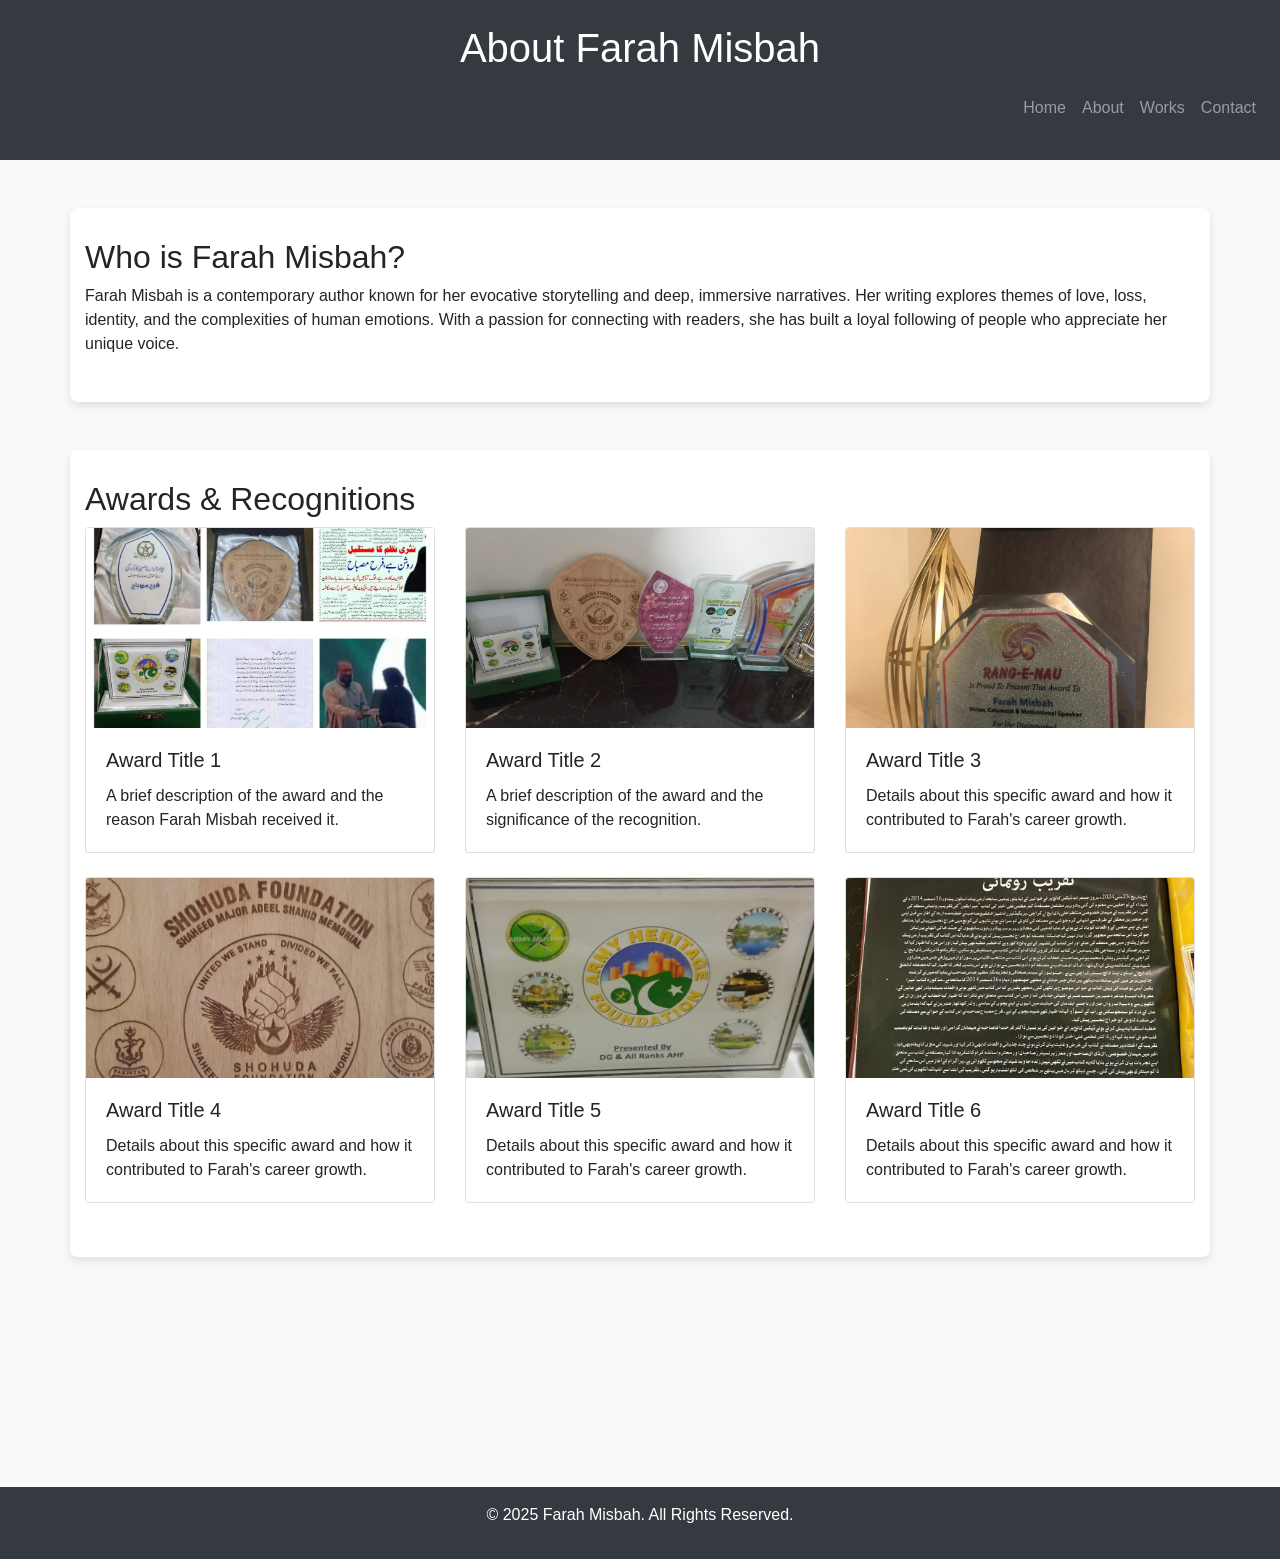
==== about.html @ 755917df "first commit" ====
<!DOCTYPE html>
<html lang="en">
<head>
    <meta charset="UTF-8">
    <meta name="viewport" content="width=device-width, initial-scale=1.0">
    <title>About Farah Misbah</title>
    <link href="https://stackpath.bootstrapcdn.com/bootstrap/4.5.2/css/bootstrap.min.css" rel="stylesheet">
    <link rel="stylesheet" href="style.css">
</head>
<body>
    <header class="bg-dark text-white text-center py-4">
        <h1>About Farah Misbah</h1>
        <nav class="navbar navbar-expand-lg navbar-dark bg-dark">
            <ul class="navbar-nav ml-auto">
                <li class="nav-item"><a class="nav-link" href="index.html">Home</a></li>
                <li class="nav-item"><a class="nav-link" href="about.html">About</a></li>
                <li class="nav-item"><a class="nav-link" href="works.html">Works</a></li>
                <li class="nav-item"><a class="nav-link" href="contact.html">Contact</a></li>
            </ul>
        </nav>
    </header>

    <section class="container my-5">
        <h2>Who is Farah Misbah?</h2>
        <p>Farah Misbah is a contemporary author known for her evocative storytelling and deep, immersive narratives. Her writing explores themes of love, loss, identity, and the complexities of human emotions. With a passion for connecting with readers, she has built a loyal following of people who appreciate her unique voice.</p>
    </section>

    <section class="container my-5">
        <h2>Awards & Recognitions</h2>
        <div class="row">
            <div class="col-md-4 mb-4">
                <div class="card">
                    <img src="img.png1.jpeg" class="card-img-top" alt="Award Image 1">
                    <div class="card-body">
                        <h5 class="card-title">Award Title 1</h5>
                        <p class="card-text">A brief description of the award and the reason Farah Misbah received it.</p>
                    </div>
                </div>
            </div>
            <div class="col-md-4 mb-4">
                <div class="card">
                    <img src="img.png2.jpeg" class="card-img-top" alt="Award Image 2">
                    <div class="card-body">
                        <h5 class="card-title">Award Title 2</h5>
                        <p class="card-text">A brief description of the award and the significance of the recognition.</p>
                    </div>
                </div>
            </div>
            <div class="col-md-4 mb-4">
                <div class="card">
                    <img src="img.png3.jpeg" class="card-img-top" alt="Award Image 3">
                    <div class="card-body">
                        <h5 class="card-title">Award Title 3</h5>
                        <p class="card-text">Details about this specific award and how it contributed to Farah's career growth.</p>
                    </div>
                </div>
            </div>

            <div class="col-md-4 mb-4">
                <div class="card">
                    <img src="img.png4.jpeg" class="card-img-top" alt="Award Image 4">
                    <div class="card-body">
                        <h5 class="card-title">Award Title 4</h5>
                        <p class="card-text">Details about this specific award and how it contributed to Farah's career growth.</p>
                    </div>
                </div>
            </div>

            <div class="col-md-4 mb-4">
                <div class="card">
                    <img src="img.png5.jpeg" class="card-img-top" alt="Award Image 5">
                    <div class="card-body">
                        <h5 class="card-title">Award Title 5</h5>
                        <p class="card-text">Details about this specific award and how it contributed to Farah's career growth.</p>
                    </div>
                </div>
            </div>

            <div class="col-md-4 mb-4">
                <div class="card">
                    <img src="img.png6.jpeg" class="card-img-top" alt="Award Image 6">
                    <div class="card-body">
                        <h5 class="card-title">Award Title 6</h5>
                        <p class="card-text">Details about this specific award and how it contributed to Farah's career growth.</p>
                    </div>
                </div>
            </div>
        </div>
    </section>

    <footer class="bg-dark text-white text-center py-3">
        <p>&copy; 2025 Farah Misbah. All Rights Reserved.</p>
    </footer>

    <script src="https://code.jquery.com/jquery-3.5.1.slim.min.js"></script>
    <script src="https://cdn.jsdelivr.net/npm/@popperjs/core@2.9.3/dist/umd/popper.min.js"></script>
    <script src="https://stackpath.bootstrapcdn.com/bootstrap/4.5.2/js/bootstrap.min.js"></script>
</body>
</html>
---- style.css ----
body {
    font-family: Arial, sans-serif;
    background-color: #f8f9fa;
    background-image: url('https://www.w3schools.com/w3images/forest.jpg');
    background-repeat: no-repeat;
    background-size: cover;
}

section {
    background-color: white;
    padding: 30px;
    border-radius: 8px;
    box-shadow: 0 4px 8px rgba(0, 0, 0, 0.1);
}

footer {
    background-color: #343a40;
    color: white;
    margin-top: 230px;
    padding: 10px 0;
}

.card {
    height: 100%;
    display: flex;
    flex-direction: column;
}

.card-body {
    flex-grow: 1;
}

.card-img-top {
    height: 200px;
    object-fit: cover;
    width: 100%;
}

.card-video iframe {
    width: 100%;
    height: 200px;
}

.card {
    height: 100%;
    display: flex;
    flex-direction: column;
}

.card-body {
    flex-grow: 1;
}

.card-img-top {
    height: 200px;
    object-fit: cover;
    width: 100%;
}
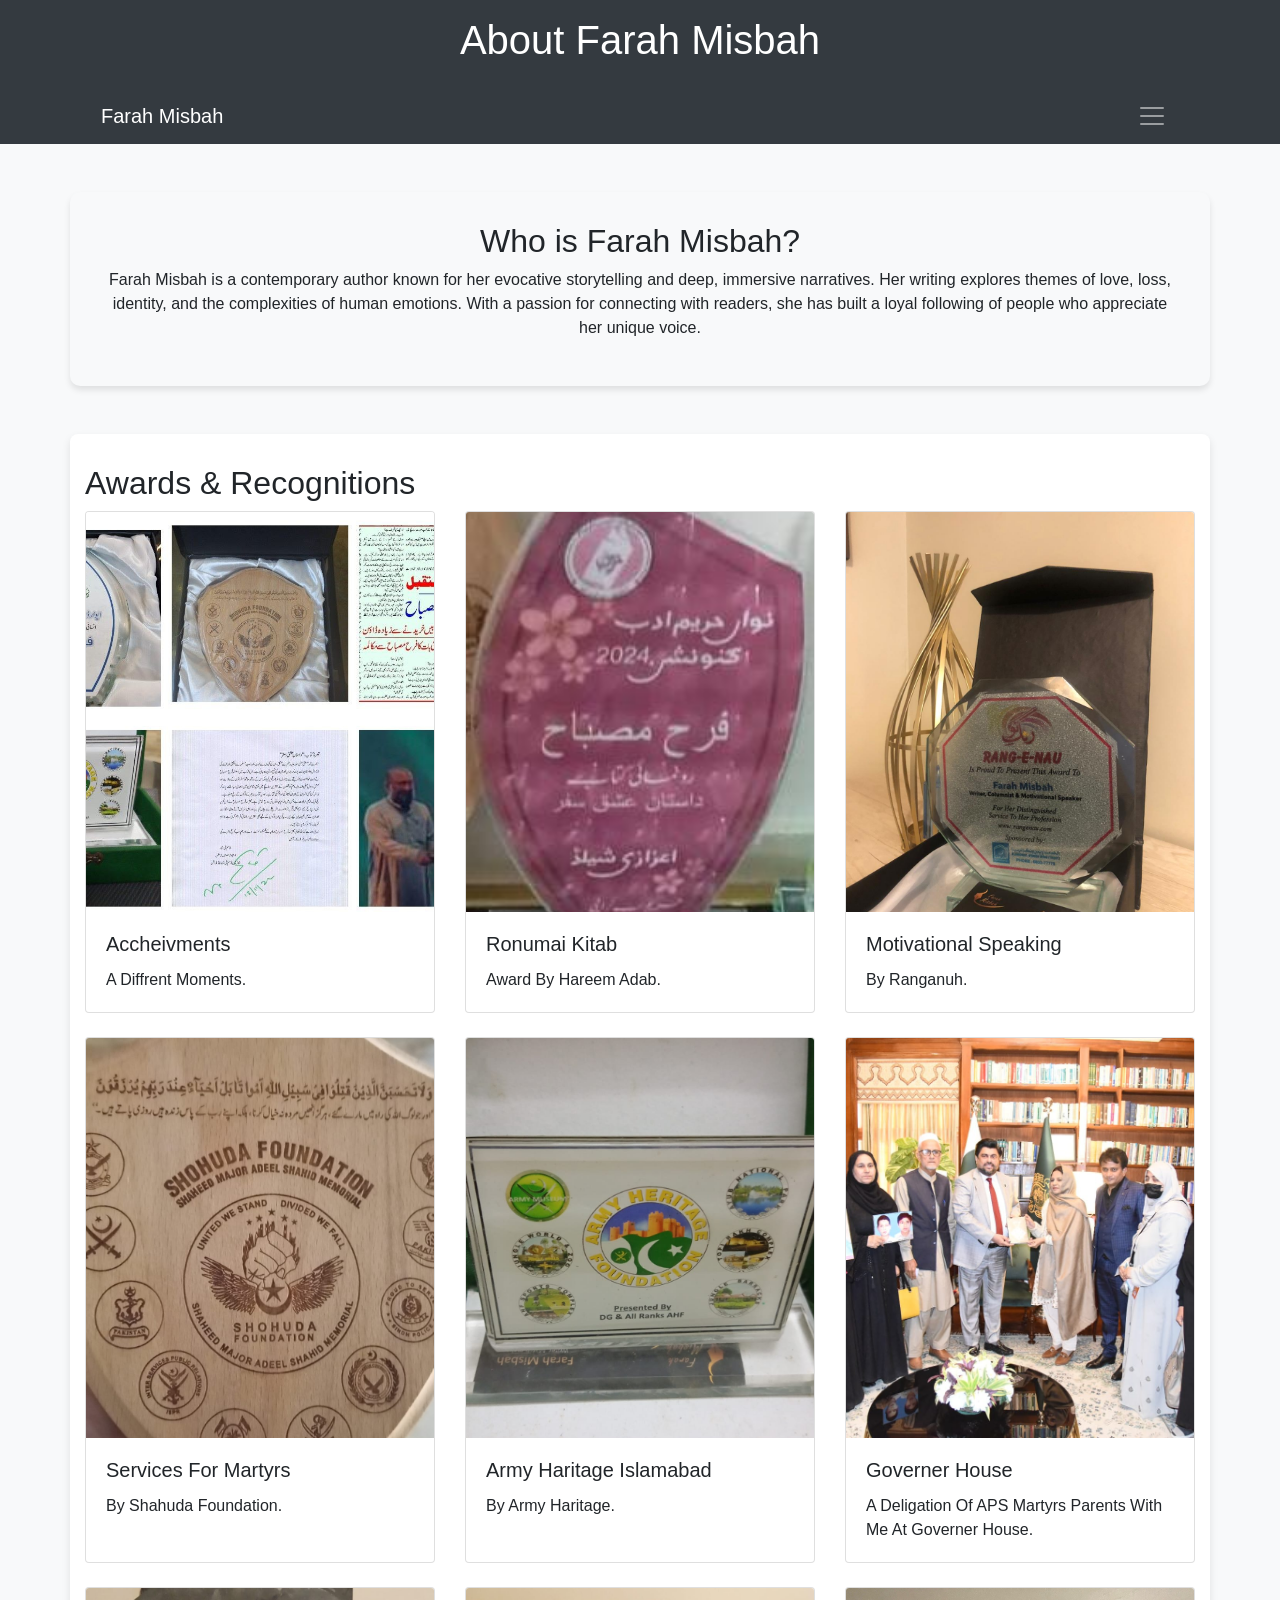
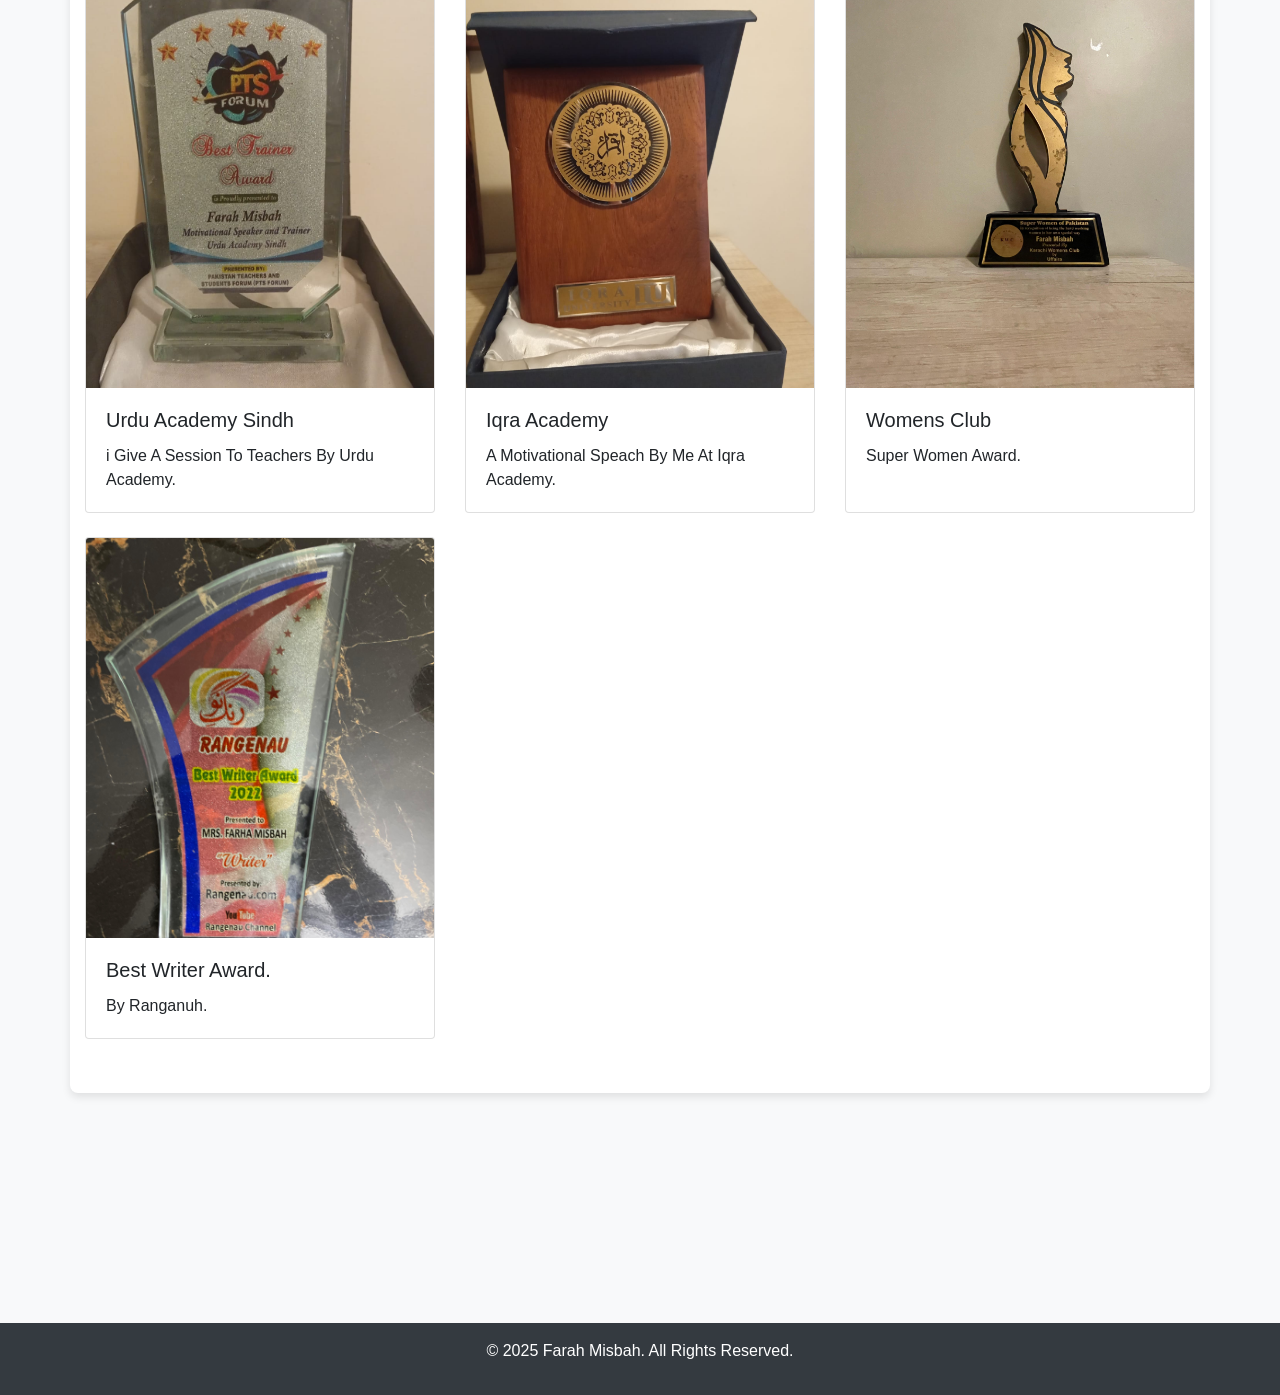
==== commit 8f10b70f: "first commit" ====
--- a/about.html
+++ b/about.html
@@ -8,19 +8,27 @@
     <link rel="stylesheet" href="style.css">
 </head>
 <body>
-    <header class="bg-dark text-white text-center py-4">
-        <h1>About Farah Misbah</h1>
-        <nav class="navbar navbar-expand-lg navbar-dark bg-dark">
-            <ul class="navbar-nav ml-auto">
-                <li class="nav-item"><a class="nav-link" href="index.html">Home</a></li>
-                <li class="nav-item"><a class="nav-link" href="about.html">About</a></li>
-                <li class="nav-item"><a class="nav-link" href="works.html">Works</a></li>
-                <li class="nav-item"><a class="nav-link" href="contact.html">Contact</a></li>
-            </ul>
-        </nav>
+    <header class="bg-dark text-white">
+        <div class="container">
+            <h1 class="text-center py-3">About Farah Misbah</h1>
+            <nav class="navbar navbar-dark bg-dark">
+                <a class="navbar-brand" href="#">Farah Misbah</a>
+                <button class="navbar-toggler" type="button" onclick="openNav()">
+                    <span class="navbar-toggler-icon"></span>
+                </button>
+            </nav>
+        </div>
     </header>
 
-    <section class="container my-5">
+    <div id="mySideNavbar" class="side-navbar">
+        <a href="javascript:void(0)" class="closebtn" onclick="closeNav()">&times;</a>
+        <a href="index.html">Home</a>
+        <a href="about.html">About</a>
+        <a href="works.html">Works</a>
+        <a href="contact.html">Contact</a>
+    </div>
+
+    <section class="interactive-section container text-center my-5">
         <h2>Who is Farah Misbah?</h2>
         <p>Farah Misbah is a contemporary author known for her evocative storytelling and deep, immersive narratives. Her writing explores themes of love, loss, identity, and the complexities of human emotions. With a passion for connecting with readers, she has built a loyal following of people who appreciate her unique voice.</p>
     </section>
@@ -32,8 +40,8 @@
                 <div class="card">
                     <img src="img.png1.jpeg" class="card-img-top" alt="Award Image 1">
                     <div class="card-body">
-                        <h5 class="card-title">Award Title 1</h5>
-                        <p class="card-text">A brief description of the award and the reason Farah Misbah received it.</p>
+                        <h5 class="card-title">Accheivments</h5>
+                        <p class="card-text">A Diffrent Moments.</p>
                     </div>
                 </div>
             </div>
@@ -41,8 +49,8 @@
                 <div class="card">
                     <img src="img.png2.jpeg" class="card-img-top" alt="Award Image 2">
                     <div class="card-body">
-                        <h5 class="card-title">Award Title 2</h5>
-                        <p class="card-text">A brief description of the award and the significance of the recognition.</p>
+                        <h5 class="card-title">Ronumai Kitab</h5>
+                        <p class="card-text">Award By Hareem Adab.</p>
                     </div>
                 </div>
             </div>
@@ -50,8 +58,8 @@
                 <div class="card">
                     <img src="img.png3.jpeg" class="card-img-top" alt="Award Image 3">
                     <div class="card-body">
-                        <h5 class="card-title">Award Title 3</h5>
-                        <p class="card-text">Details about this specific award and how it contributed to Farah's career growth.</p>
+                        <h5 class="card-title">Motivational Speaking</h5>
+                        <p class="card-text">By Ranganuh.</p>
                     </div>
                 </div>
             </div>
@@ -60,8 +68,8 @@
                 <div class="card">
                     <img src="img.png4.jpeg" class="card-img-top" alt="Award Image 4">
                     <div class="card-body">
-                        <h5 class="card-title">Award Title 4</h5>
-                        <p class="card-text">Details about this specific award and how it contributed to Farah's career growth.</p>
+                        <h5 class="card-title">Services For Martyrs</h5>
+                        <p class="card-text">By Shahuda Foundation.</p>
                     </div>
                 </div>
             </div>
@@ -70,8 +78,8 @@
                 <div class="card">
                     <img src="img.png5.jpeg" class="card-img-top" alt="Award Image 5">
                     <div class="card-body">
-                        <h5 class="card-title">Award Title 5</h5>
-                        <p class="card-text">Details about this specific award and how it contributed to Farah's career growth.</p>
+                        <h5 class="card-title">Army Haritage Islamabad</h5>
+                        <p class="card-text">By Army Haritage.</p>
                     </div>
                 </div>
             </div>
@@ -80,8 +88,48 @@
                 <div class="card">
                     <img src="img.png6.jpeg" class="card-img-top" alt="Award Image 6">
                     <div class="card-body">
-                        <h5 class="card-title">Award Title 6</h5>
-                        <p class="card-text">Details about this specific award and how it contributed to Farah's career growth.</p>
+                        <h5 class="card-title">Governer House</h5>
+                        <p class="card-text">A Deligation Of APS Martyrs Parents With Me At Governer House.</p>
+                    </div>
+                </div>
+            </div>
+
+            <div class="col-md-4 mb-4">
+                <div class="card">
+                    <img src="img.png7.jpeg" class="card-img-top" alt="Award Image 6">
+                    <div class="card-body">
+                        <h5 class="card-title">Urdu Academy Sindh</h5>
+                        <p class="card-text">i Give A Session To Teachers By Urdu Academy.</p>
+                    </div>
+                </div>
+            </div>
+
+            <div class="col-md-4 mb-4">
+                <div class="card">
+                    <img src="img.png8.jpeg" class="card-img-top" alt="Award Image 6">
+                    <div class="card-body">
+                        <h5 class="card-title">Iqra Academy</h5>
+                        <p class="card-text">A Motivational Speach By Me At Iqra Academy.</p>
+                    </div>
+                </div>
+            </div>
+
+            <div class="col-md-4 mb-4">
+                <div class="card">
+                    <img src="img.png10.jpeg" class="card-img-top" alt="Award Image 6">
+                    <div class="card-body">
+                        <h5 class="card-title">Womens Club</h5>
+                        <p class="card-text">Super Women Award.</p>
+                    </div>
+                </div>
+            </div>
+
+            <div class="col-md-4 mb-4">
+                <div class="card">
+                    <img src="img.png11.jpeg" class="card-img-top" alt="Award Image 6">
+                    <div class="card-body">
+                        <h5 class="card-title">Best Writer Award.</h5>
+                        <p class="card-text">By Ranganuh.</p>
                     </div>
                 </div>
             </div>
@@ -92,6 +140,7 @@
         <p>&copy; 2025 Farah Misbah. All Rights Reserved.</p>
     </footer>
 
+    <script src="script.js"></script>
     <script src="https://code.jquery.com/jquery-3.5.1.slim.min.js"></script>
     <script src="https://cdn.jsdelivr.net/npm/@popperjs/core@2.9.3/dist/umd/popper.min.js"></script>
     <script src="https://stackpath.bootstrapcdn.com/bootstrap/4.5.2/js/bootstrap.min.js"></script>
--- a/style.css
+++ b/style.css
@@ -55,4 +55,134 @@
     height: 200px;
     object-fit: cover;
     width: 100%;
+}
+
+.card-img-top {
+    height: 400px; 
+    object-fit: cover; 
+}
+
+
+.card:hover {
+    transform: scale(1.05);
+    box-shadow: 0 8px 16px rgba(0, 0, 0, 0.3); 
+}
+
+.card-img-top {
+    transition: transform 0.3s ease; 
+}
+
+.card:hover .card-img-top {
+    transform: scale(1.1); 
+}
+
+.card {
+    transition: transform 0.3s ease, box-shadow 0.3s ease;
+    transform: scale(1);
+}
+
+.card:hover {
+    transform: scale(1.05);
+    box-shadow: 0 10px 20px rgba(0, 0, 0, 0.3);
+}
+
+.card {
+    opacity: 0;
+    animation: fadeInUp 1s forwards;
+}
+
+@keyframes fadeInUp {
+    from {
+        opacity: 0;
+        transform: translateY(20px);
+    }
+    to {
+        opacity: 1;
+        transform: translateY(0);
+    }
+}
+
+.card:nth-child(1) { animation-delay: 0.1s; }
+.card:nth-child(2) { animation-delay: 0.2s; }
+.card:nth-child(3) { animation-delay: 0.3s; }
+.card:nth-child(4) { animation-delay: 0.4s; }
+.card:nth-child(5) { animation-delay: 0.5s; }
+.card:nth-child(6) { animation-delay: 0.6s; }
+.card:nth-child(7) { animation-delay: 0.7s; }
+.card:nth-child(8) { animation-delay: 0.8s; }
+.card:nth-child(9) { animation-delay: 0.9s; }
+.card:nth-child(10) { animation-delay: 1s; }
+
+.card {
+    transition: transform 0.3s ease, background-color 0.3s ease;
+}
+
+.card:hover {
+    transform: scale(1.05); 
+    background-color: #007bff; 
+    color: white; 
+    box-shadow: 0 8px 16px rgba(0, 0, 0, 0.3); 
+}
+
+.card:hover .card-title,
+.card:hover .card-text {
+    color: white; 
+}
+
+.card-img-top {
+    object-fit: cover;
+}
+
+.side-navbar {
+    height: 100%;
+    width: 0;
+    position: fixed;
+    top: 0;
+    left: 0;
+    background-color: #343a40;
+    overflow-x: hidden;
+    transition: 0.3s;
+    padding-top: 60px;
+    z-index: 1000;
+}
+.side-navbar a {
+    padding: 10px 15px;
+    text-decoration: none;
+    font-size: 18px;
+    color: #f8f9fa;
+    display: block;
+    transition: 0.2s;
+}
+.side-navbar a:hover {
+    background-color: #495057;
+}
+.side-navbar .closebtn {
+    position: absolute;
+    top: 10px;
+    right: 25px;
+    font-size: 30px;
+    color: #f8f9fa;
+}
+.navbar-toggler {
+    border: none;
+    background-color: transparent;
+}
+
+.interactive-section {
+    transition: transform 0.3s ease, background-color 0.3s ease;
+    background-color: #f8f9fa;
+    padding: 30px;
+    border-radius: 10px;
+    box-shadow: 0 4px 6px rgba(0, 0, 0, 0.1); 
+}
+
+.interactive-section:hover {
+    transform: scale(1.05); 
+    background-color: #007bff; 
+    color: #fff; 
+}
+
+.interactive-section h2,
+.interactive-section p {
+    transition: color 0.3s ease;
 }
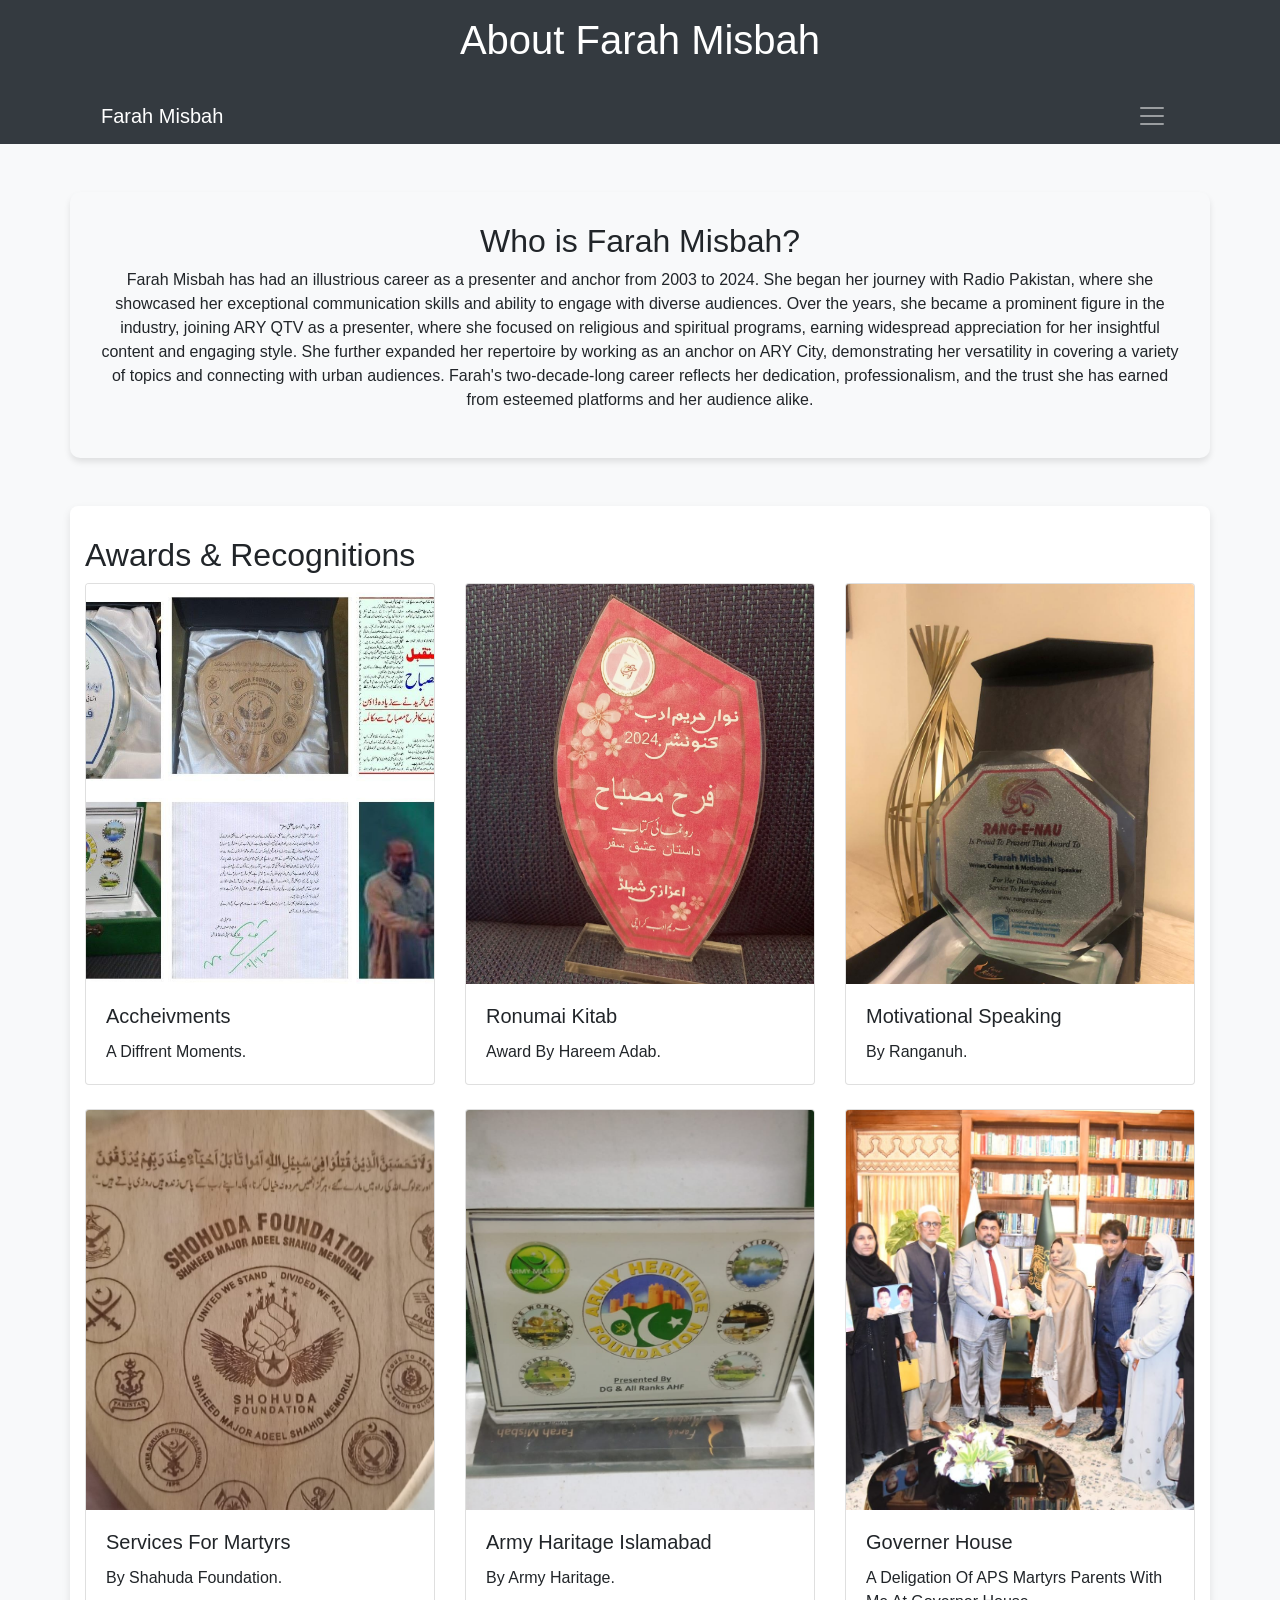
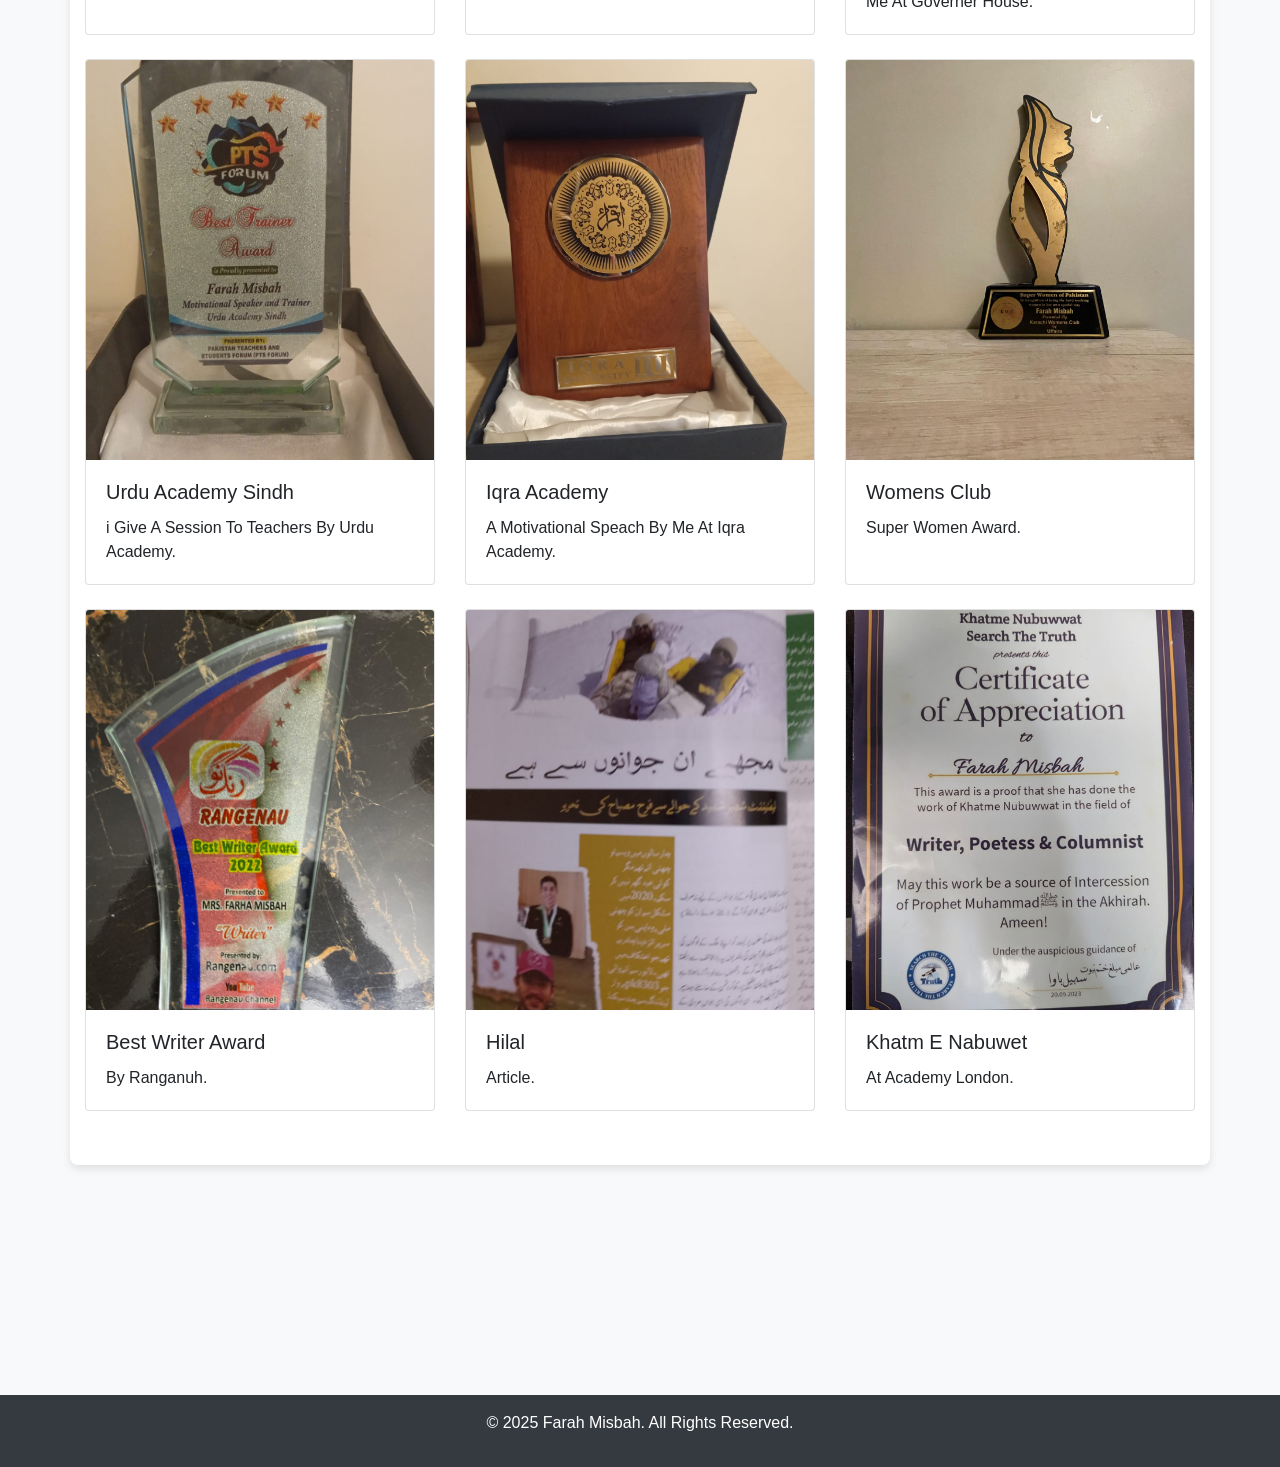
==== commit 8e8c9466: "first commit" ====
--- a/about.html
+++ b/about.html
@@ -30,7 +30,7 @@
 
     <section class="interactive-section container text-center my-5">
         <h2>Who is Farah Misbah?</h2>
-        <p>Farah Misbah is a contemporary author known for her evocative storytelling and deep, immersive narratives. Her writing explores themes of love, loss, identity, and the complexities of human emotions. With a passion for connecting with readers, she has built a loyal following of people who appreciate her unique voice.</p>
+        <p>Farah Misbah has had an illustrious career as a presenter and anchor from 2003 to 2024. She began her journey with Radio Pakistan, where she showcased her exceptional communication skills and ability to engage with diverse audiences. Over the years, she became a prominent figure in the industry, joining ARY QTV as a presenter, where she focused on religious and spiritual programs, earning widespread appreciation for her insightful content and engaging style. She further expanded her repertoire by working as an anchor on ARY City, demonstrating her versatility in covering a variety of topics and connecting with urban audiences. Farah's two-decade-long career reflects her dedication, professionalism, and the trust she has earned from esteemed platforms and her audience alike.</p>
     </section>
 
     <section class="container my-5">
@@ -116,7 +116,7 @@
 
             <div class="col-md-4 mb-4">
                 <div class="card">
-                    <img src="img.png10.jpeg" class="card-img-top" alt="Award Image 6">
+                    <img src="img.png9.jpeg" class="card-img-top" alt="Award Image 6">
                     <div class="card-body">
                         <h5 class="card-title">Womens Club</h5>
                         <p class="card-text">Super Women Award.</p>
@@ -126,10 +126,30 @@
 
             <div class="col-md-4 mb-4">
                 <div class="card">
+                    <img src="img.png10.jpeg" class="card-img-top" alt="Award Image 6">
+                    <div class="card-body">
+                        <h5 class="card-title">Best Writer Award</h5>
+                        <p class="card-text">By Ranganuh.</p>
+                    </div>
+                </div>
+            </div>
+
+            <div class="col-md-4 mb-4">
+                <div class="card">
                     <img src="img.png11.jpeg" class="card-img-top" alt="Award Image 6">
                     <div class="card-body">
-                        <h5 class="card-title">Best Writer Award.</h5>
-                        <p class="card-text">By Ranganuh.</p>
+                        <h5 class="card-title">Hilal</h5>
+                        <p class="card-text">Article.</p>
+                    </div>
+                </div>
+            </div>
+
+            <div class="col-md-4 mb-4">
+                <div class="card">
+                    <img src="img.png12.jpeg" class="card-img-top" alt="Award Image 6">
+                    <div class="card-body">
+                        <h5 class="card-title">Khatm E Nabuwet</h5>
+                        <p class="card-text">At Academy London.</p>
                     </div>
                 </div>
             </div>
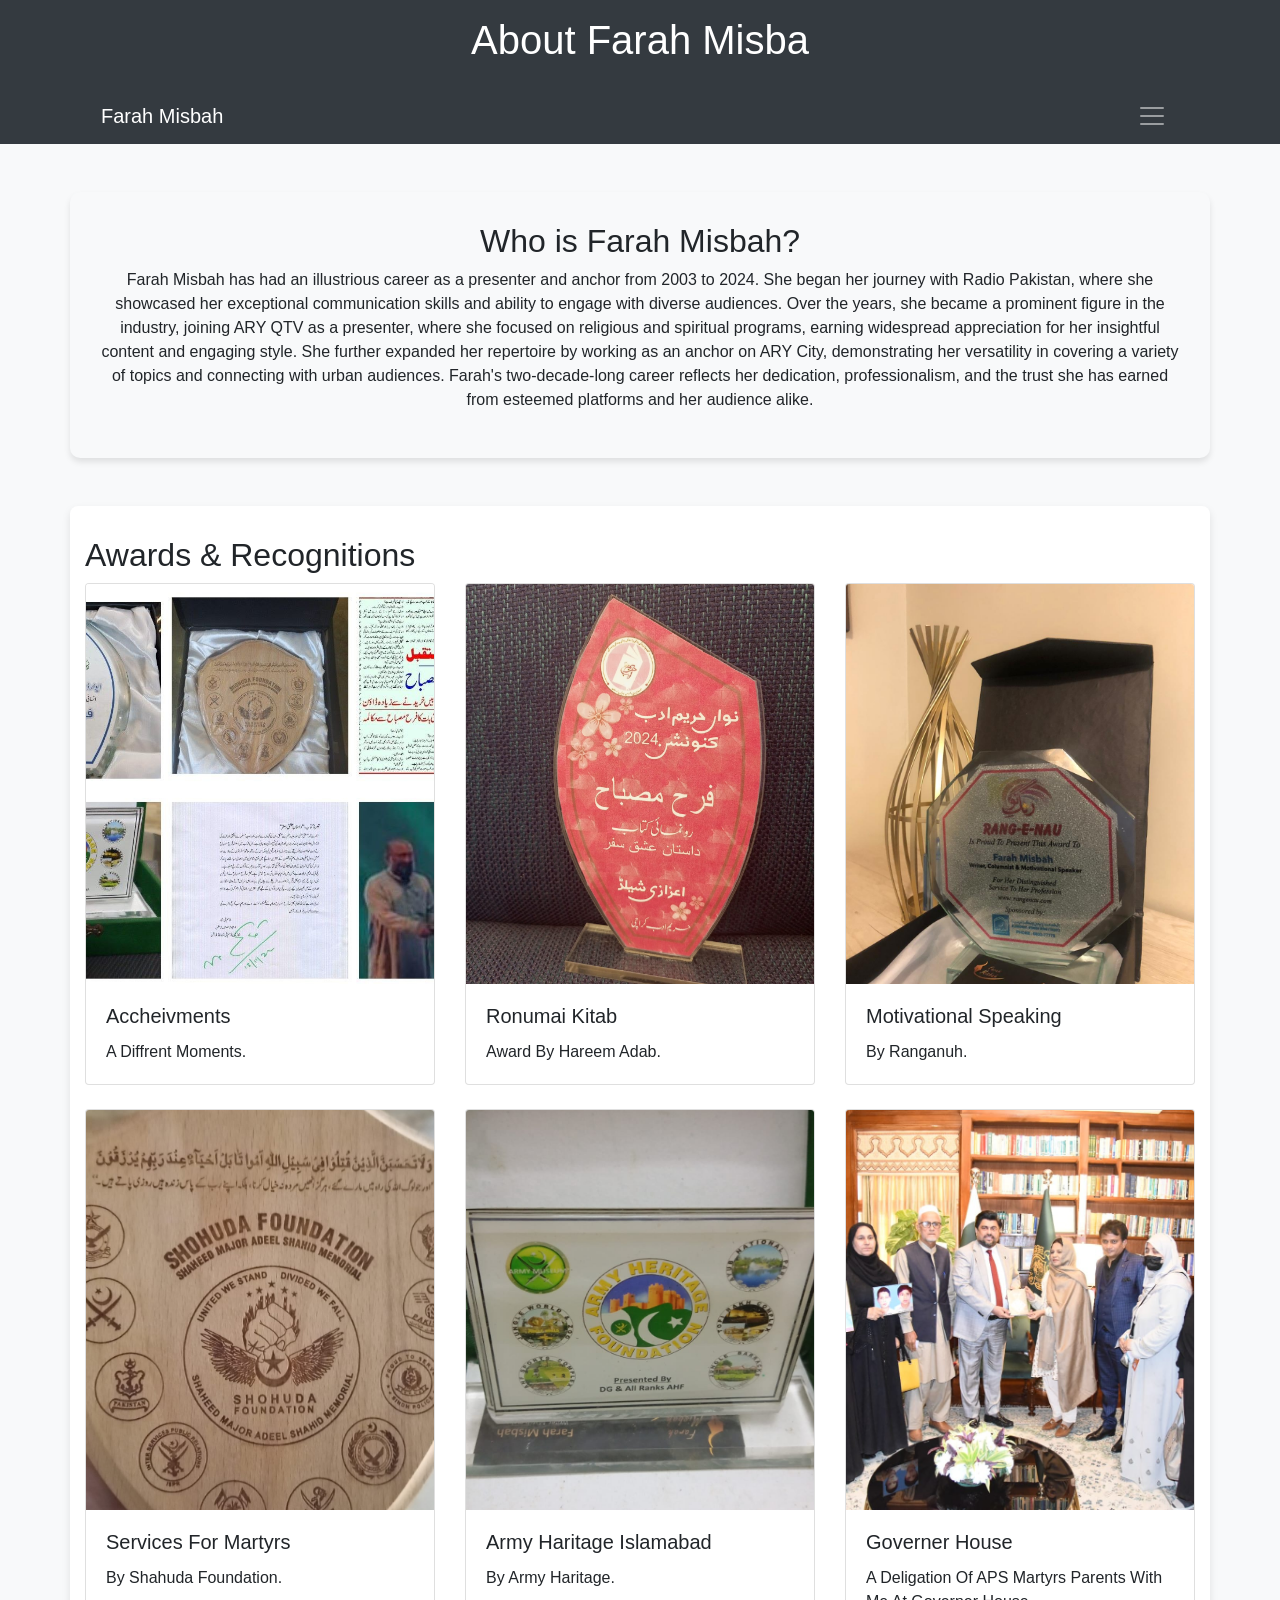
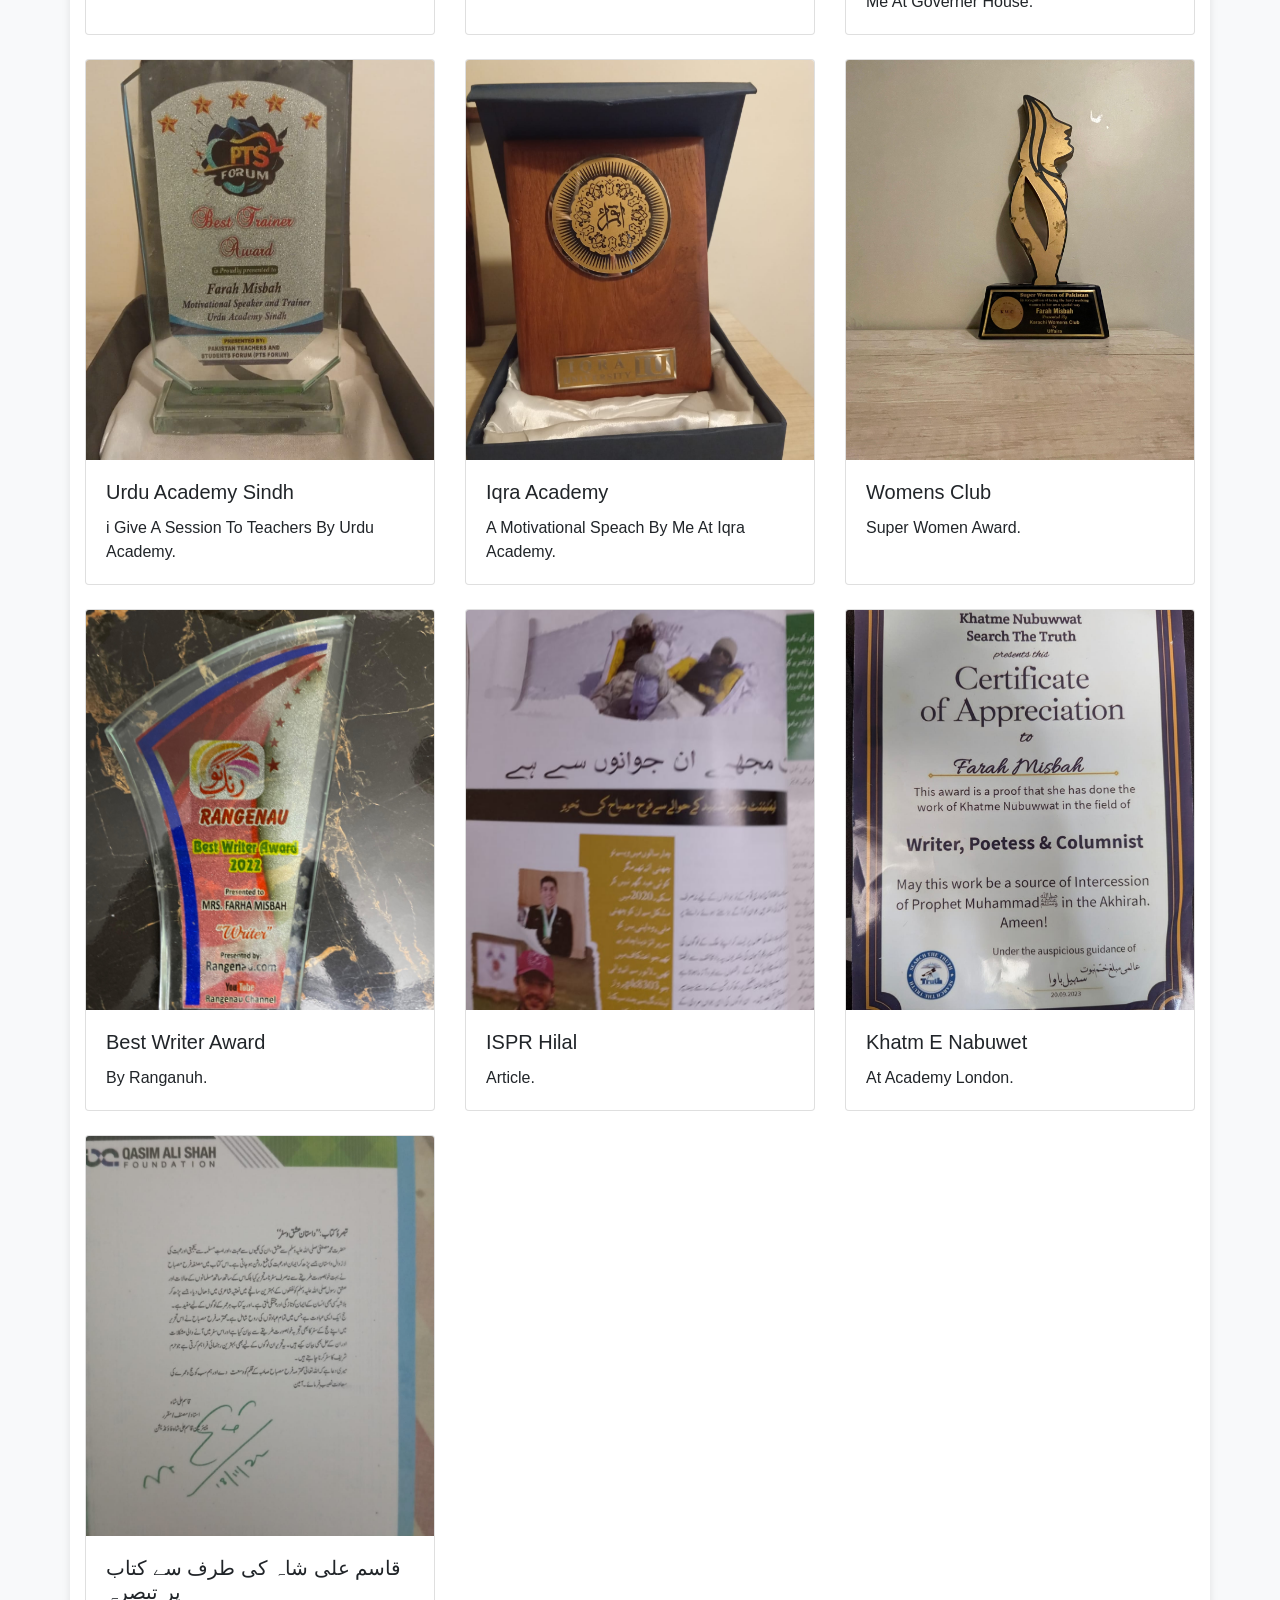
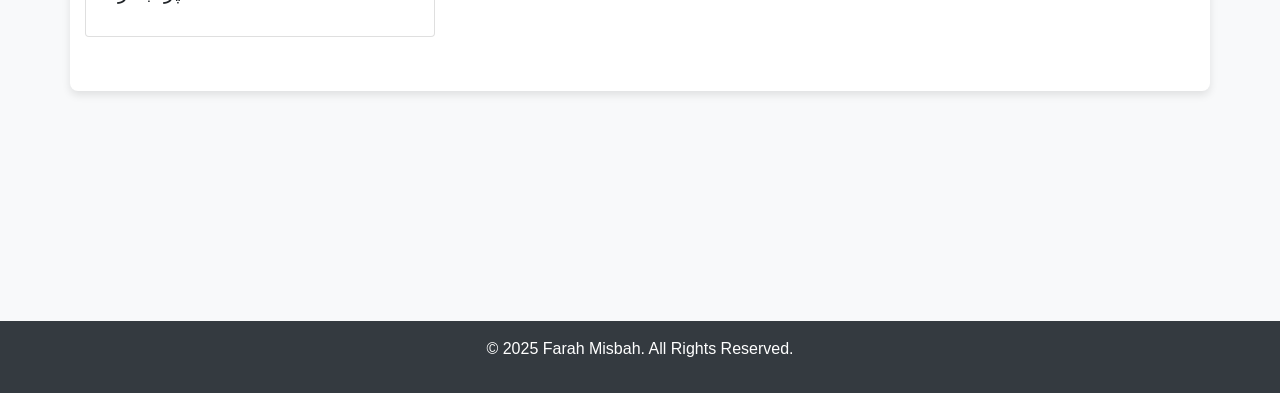
==== commit 006aad35: "first commit" ====
--- a/about.html
+++ b/about.html
@@ -10,7 +10,7 @@
 <body>
     <header class="bg-dark text-white">
         <div class="container">
-            <h1 class="text-center py-3">About Farah Misbah</h1>
+            <h1 id="dynamic-heading" class="text-center py-3"></h1>
             <nav class="navbar navbar-dark bg-dark">
                 <a class="navbar-brand" href="#">Farah Misbah</a>
                 <button class="navbar-toggler" type="button" onclick="openNav()">
@@ -138,7 +138,7 @@
                 <div class="card">
                     <img src="img.png11.jpeg" class="card-img-top" alt="Award Image 6">
                     <div class="card-body">
-                        <h5 class="card-title">Hilal</h5>
+                        <h5 class="card-title">ISPR Hilal</h5>
                         <p class="card-text">Article.</p>
                     </div>
                 </div>
@@ -150,6 +150,15 @@
                     <div class="card-body">
                         <h5 class="card-title">Khatm E Nabuwet</h5>
                         <p class="card-text">At Academy London.</p>
+                    </div>
+                </div>
+            </div>
+
+            <div class="col-md-4 mb-4">
+                <div class="card">
+                    <img src="img.png15.jpeg" class="card-img-top" alt="Award Image 6">
+                    <div class="card-body">
+                        <h5 class="card-title">قاسم علی شاہ کی طرف سے کتاب پر تبصرہ</h5>
                     </div>
                 </div>
             </div>
@@ -159,6 +168,35 @@
     <footer class="bg-dark text-white text-center py-3">
         <p>&copy; 2025 Farah Misbah. All Rights Reserved.</p>
     </footer>
+
+    <script>
+        const text = "About Farah Misbah";
+        let i = 0;
+
+        function typeHeading() {
+            if (i < text.length) {
+                document.getElementById("dynamic-heading").innerHTML += text.charAt(i);
+                i++;
+                setTimeout(typeHeading, 100); 
+            } else {
+                setTimeout(() => {
+                    i = 0;
+                    document.getElementById("dynamic-heading").innerHTML = ""; 
+                    typeHeading(); 
+                }, 300);
+            }
+        }
+
+        window.onload = typeHeading;
+
+        function openNav() {
+            document.getElementById("mySideNavbar").style.width = "250px";
+        }
+
+        function closeNav() {
+            document.getElementById("mySideNavbar").style.width = "0";
+        }
+    </script>
 
     <script src="script.js"></script>
     <script src="https://code.jquery.com/jquery-3.5.1.slim.min.js"></script>
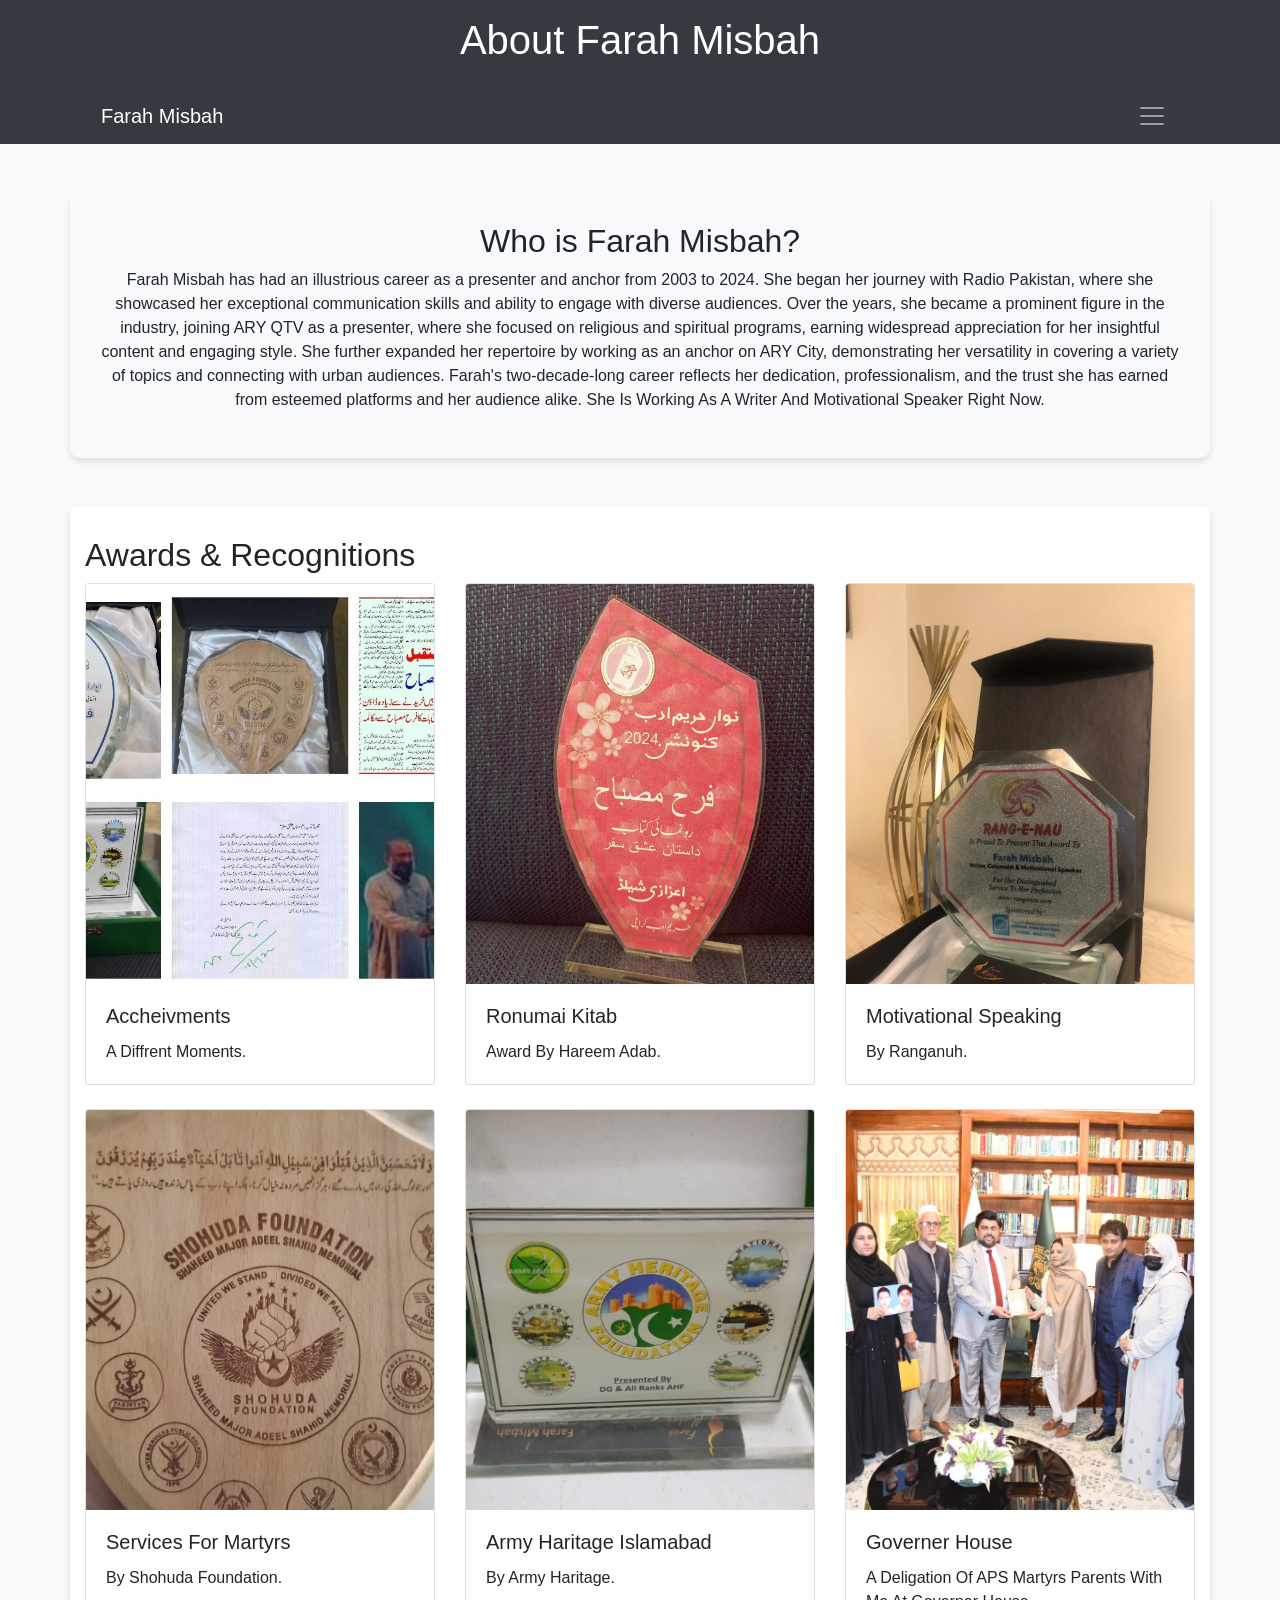
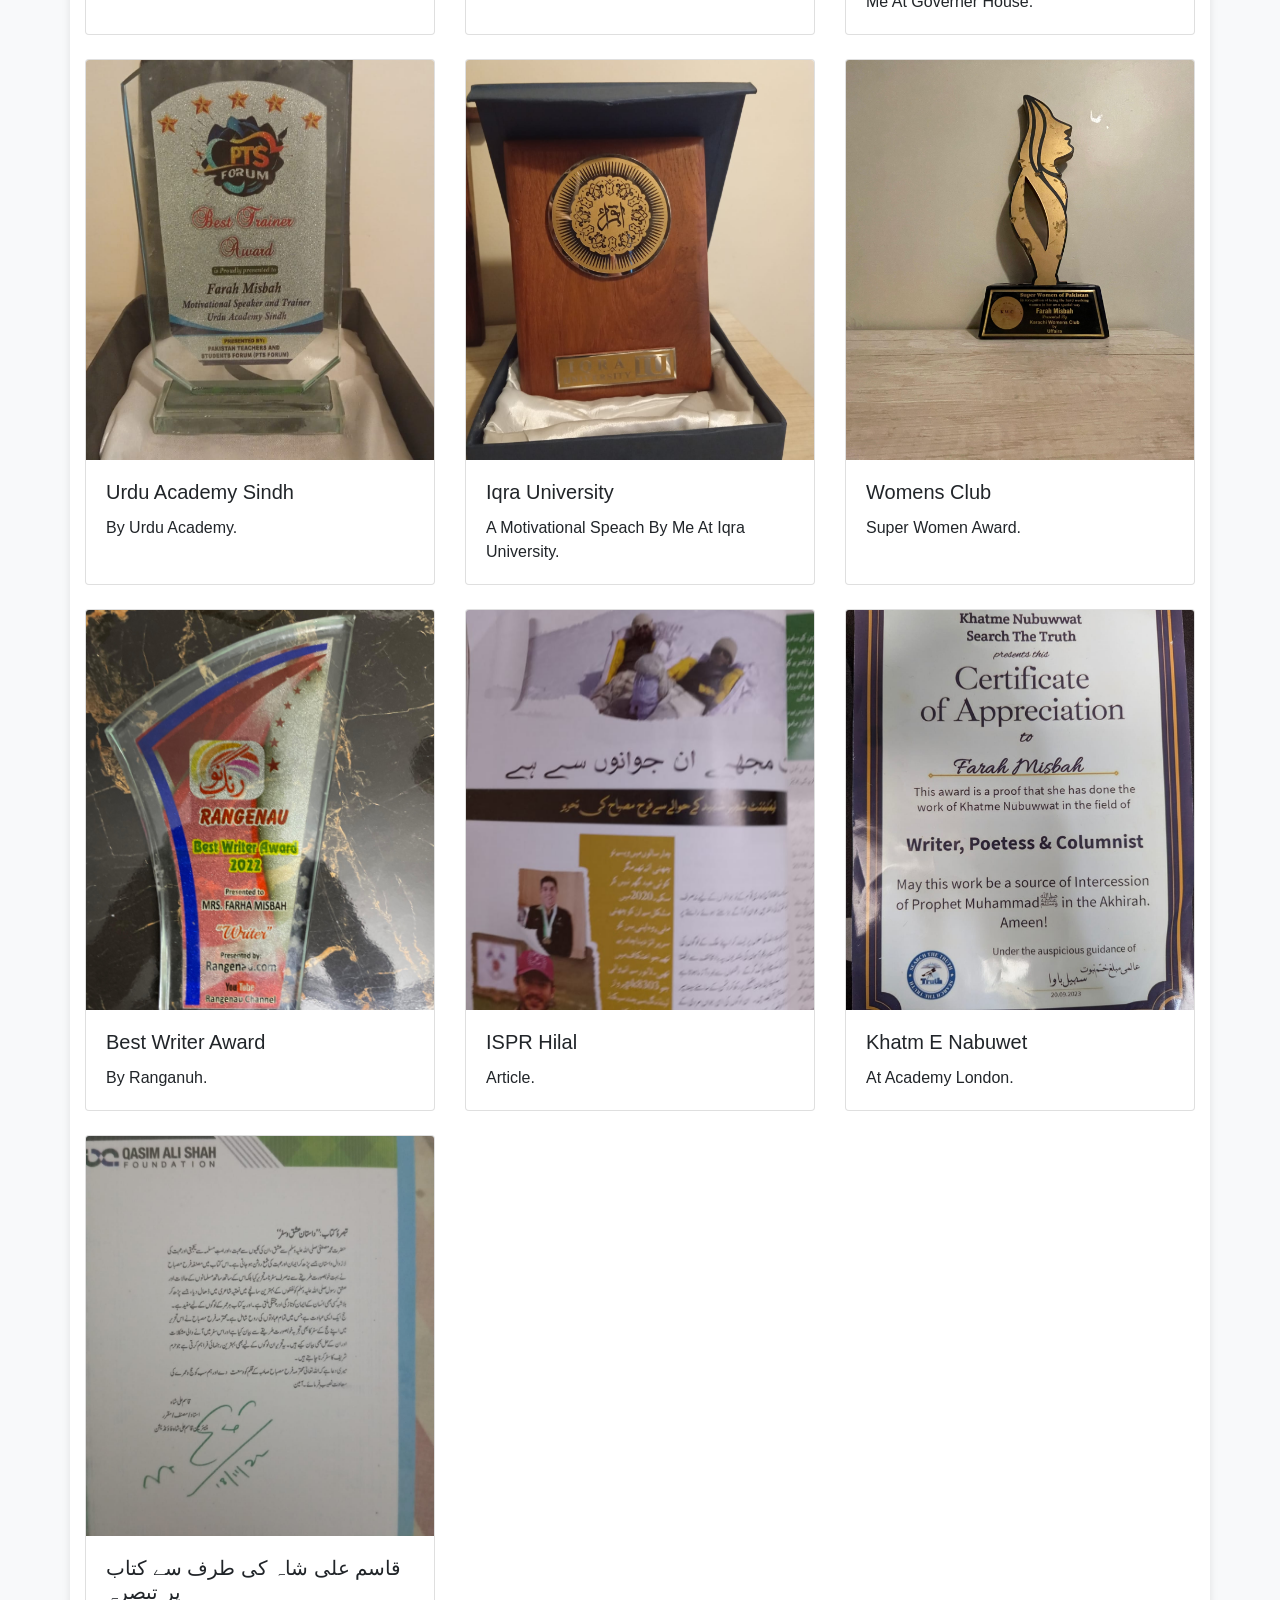
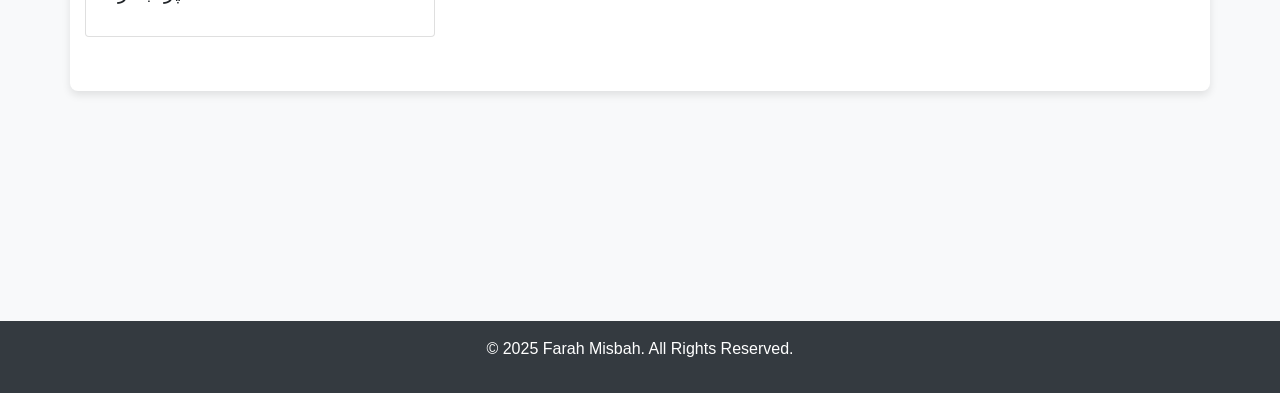
==== commit 6f38d581: "first commit" ====
--- a/about.html
+++ b/about.html
@@ -30,7 +30,7 @@
 
     <section class="interactive-section container text-center my-5">
         <h2>Who is Farah Misbah?</h2>
-        <p>Farah Misbah has had an illustrious career as a presenter and anchor from 2003 to 2024. She began her journey with Radio Pakistan, where she showcased her exceptional communication skills and ability to engage with diverse audiences. Over the years, she became a prominent figure in the industry, joining ARY QTV as a presenter, where she focused on religious and spiritual programs, earning widespread appreciation for her insightful content and engaging style. She further expanded her repertoire by working as an anchor on ARY City, demonstrating her versatility in covering a variety of topics and connecting with urban audiences. Farah's two-decade-long career reflects her dedication, professionalism, and the trust she has earned from esteemed platforms and her audience alike.</p>
+        <p>Farah Misbah has had an illustrious career as a presenter and anchor from 2003 to 2024. She began her journey with Radio Pakistan, where she showcased her exceptional communication skills and ability to engage with diverse audiences. Over the years, she became a prominent figure in the industry, joining ARY QTV as a presenter, where she focused on religious and spiritual programs, earning widespread appreciation for her insightful content and engaging style. She further expanded her repertoire by working as an anchor on ARY City, demonstrating her versatility in covering a variety of topics and connecting with urban audiences. Farah's two-decade-long career reflects her dedication, professionalism, and the trust she has earned from esteemed platforms and her audience alike. She Is Working As A Writer And Motivational Speaker Right Now.</p>
     </section>
 
     <section class="container my-5">
@@ -69,7 +69,7 @@
                     <img src="img.png4.jpeg" class="card-img-top" alt="Award Image 4">
                     <div class="card-body">
                         <h5 class="card-title">Services For Martyrs</h5>
-                        <p class="card-text">By Shahuda Foundation.</p>
+                        <p class="card-text">By Shohuda Foundation.</p>
                     </div>
                 </div>
             </div>
@@ -99,7 +99,7 @@
                     <img src="img.png7.jpeg" class="card-img-top" alt="Award Image 6">
                     <div class="card-body">
                         <h5 class="card-title">Urdu Academy Sindh</h5>
-                        <p class="card-text">i Give A Session To Teachers By Urdu Academy.</p>
+                        <p class="card-text">By Urdu Academy.</p>
                     </div>
                 </div>
             </div>
@@ -108,8 +108,8 @@
                 <div class="card">
                     <img src="img.png8.jpeg" class="card-img-top" alt="Award Image 6">
                     <div class="card-body">
-                        <h5 class="card-title">Iqra Academy</h5>
-                        <p class="card-text">A Motivational Speach By Me At Iqra Academy.</p>
+                        <h5 class="card-title">Iqra University</h5>
+                        <p class="card-text">A Motivational Speach By Me At Iqra University.</p>
                     </div>
                 </div>
             </div>
--- a/style.css
+++ b/style.css
@@ -185,4 +185,5 @@
 .interactive-section h2,
 .interactive-section p {
     transition: color 0.3s ease;
-}+}
+
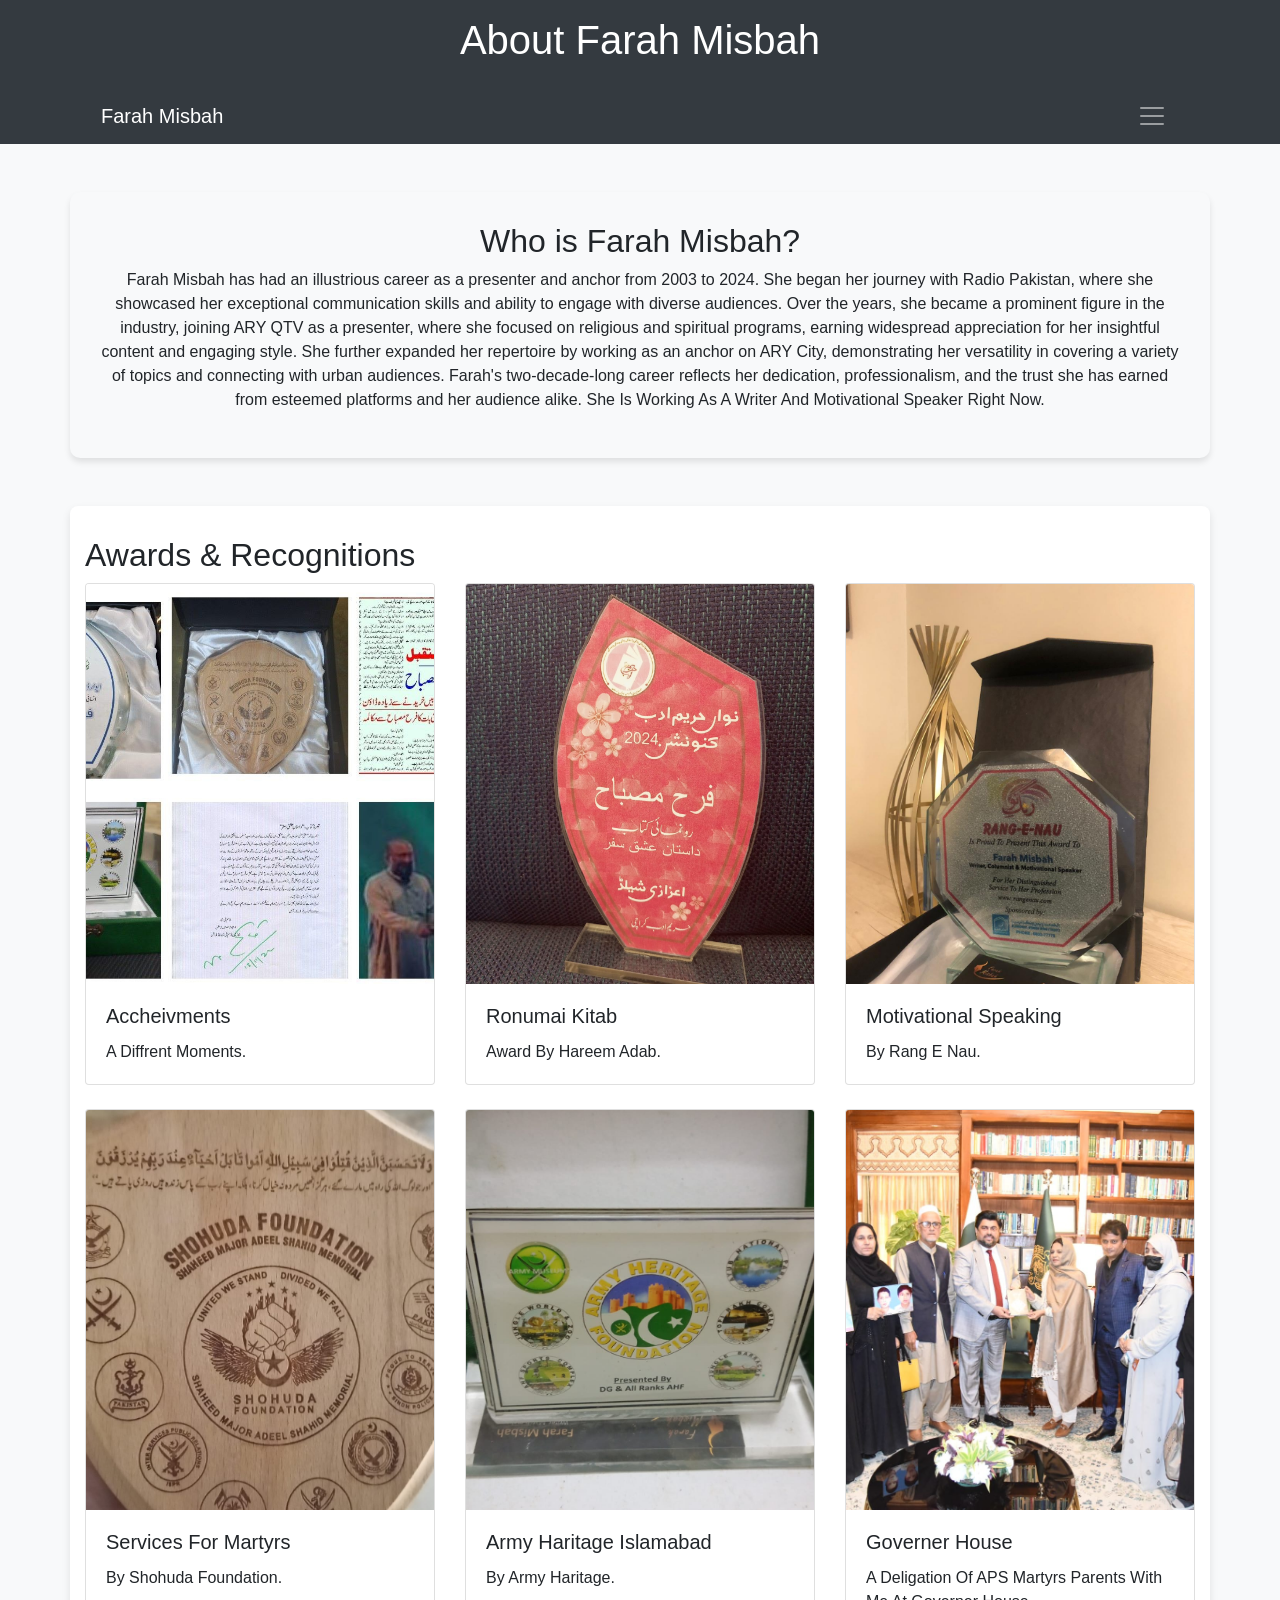
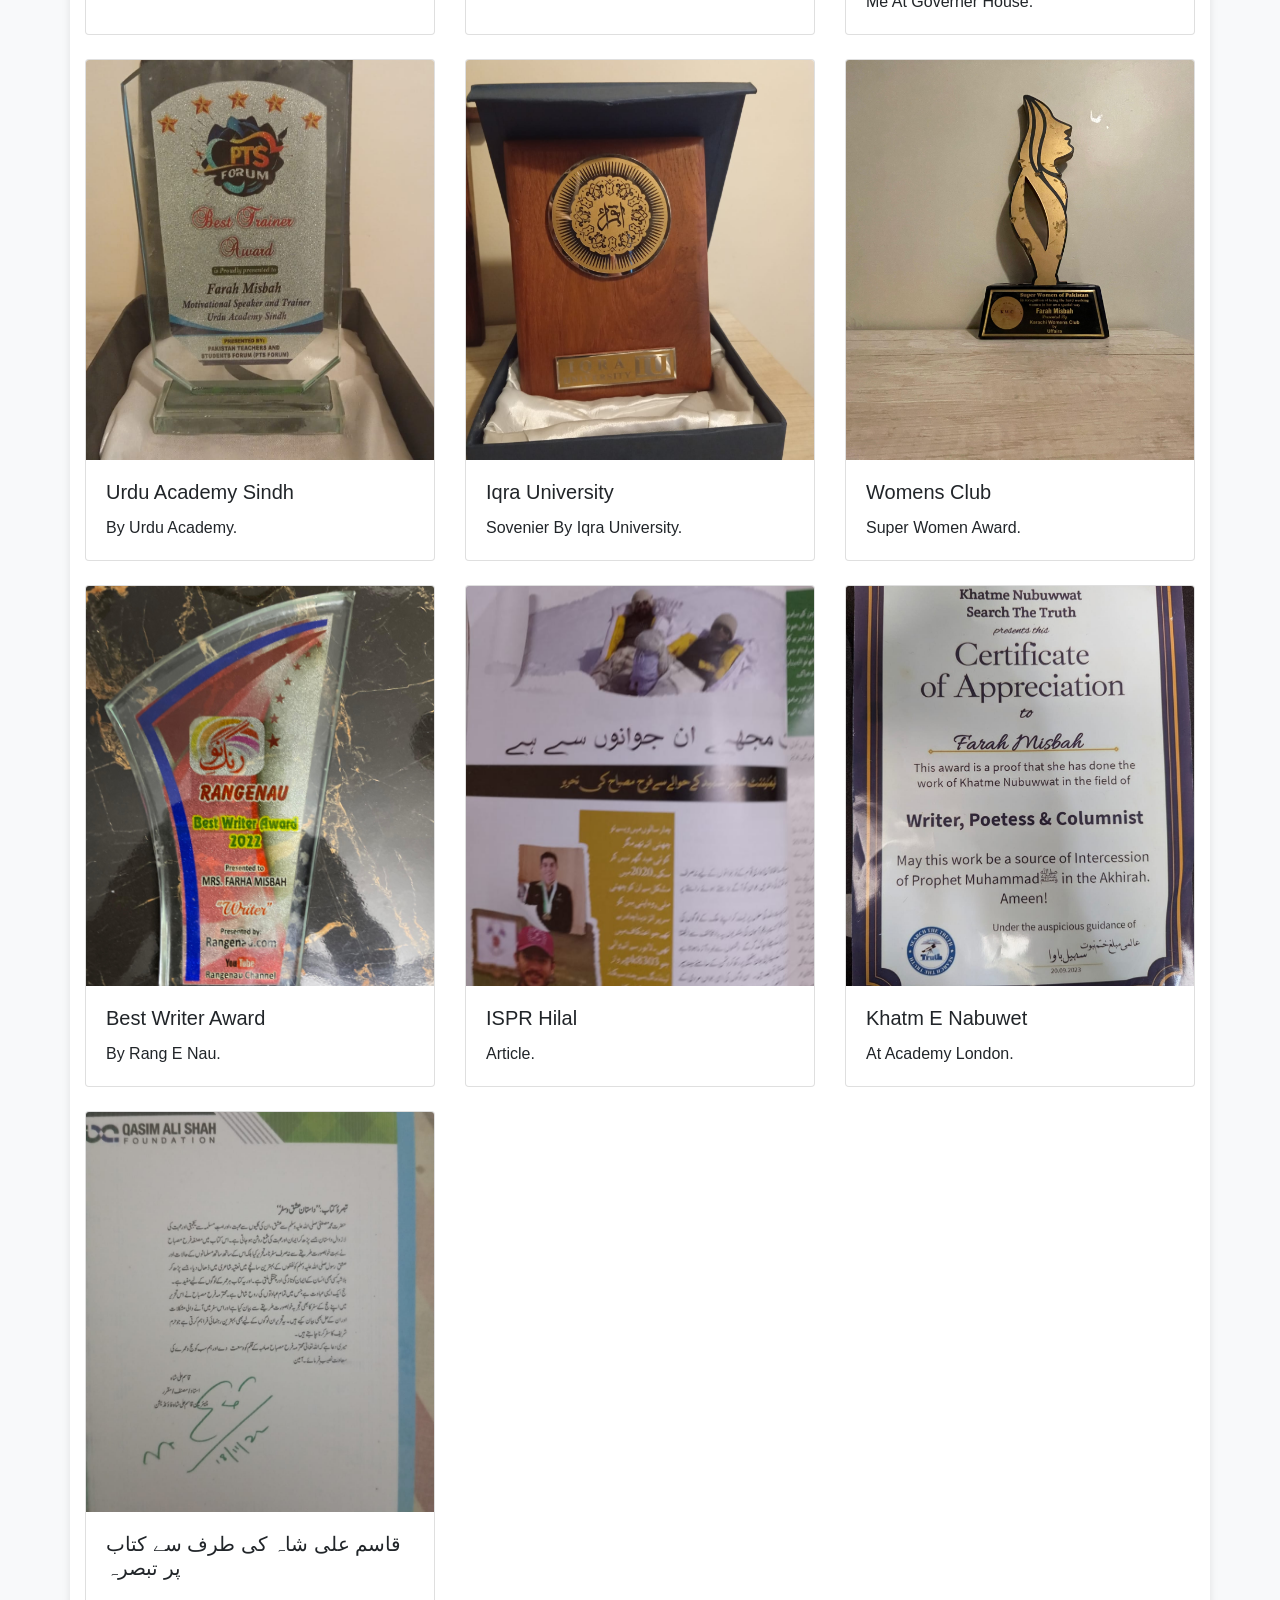
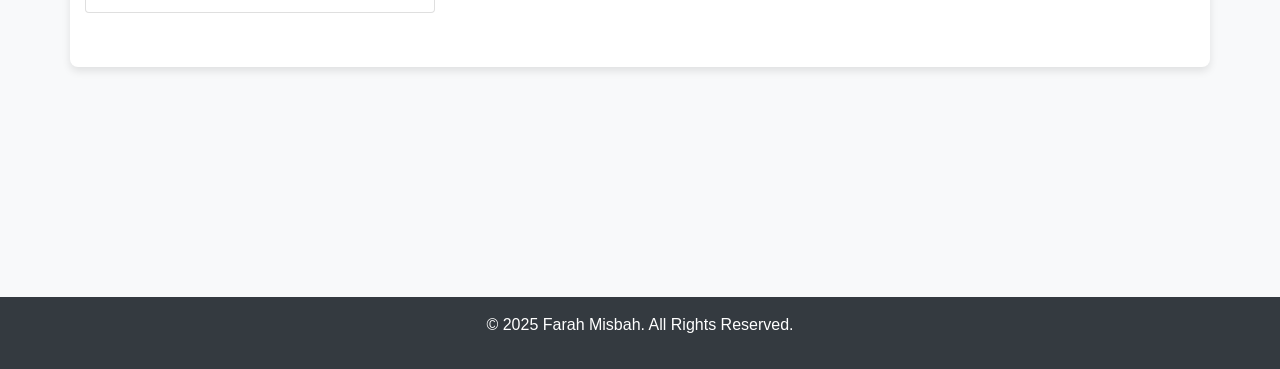
==== commit a27a2654: "first commit" ====
--- a/about.html
+++ b/about.html
@@ -59,7 +59,7 @@
                     <img src="img.png3.jpeg" class="card-img-top" alt="Award Image 3">
                     <div class="card-body">
                         <h5 class="card-title">Motivational Speaking</h5>
-                        <p class="card-text">By Ranganuh.</p>
+                        <p class="card-text">By Rang E Nau.</p>
                     </div>
                 </div>
             </div>
@@ -109,7 +109,7 @@
                     <img src="img.png8.jpeg" class="card-img-top" alt="Award Image 6">
                     <div class="card-body">
                         <h5 class="card-title">Iqra University</h5>
-                        <p class="card-text">A Motivational Speach By Me At Iqra University.</p>
+                        <p class="card-text"> Sovenier By Iqra University.</p>
                     </div>
                 </div>
             </div>
@@ -129,7 +129,7 @@
                     <img src="img.png10.jpeg" class="card-img-top" alt="Award Image 6">
                     <div class="card-body">
                         <h5 class="card-title">Best Writer Award</h5>
-                        <p class="card-text">By Ranganuh.</p>
+                        <p class="card-text">By Rang E Nau.</p>
                     </div>
                 </div>
             </div>
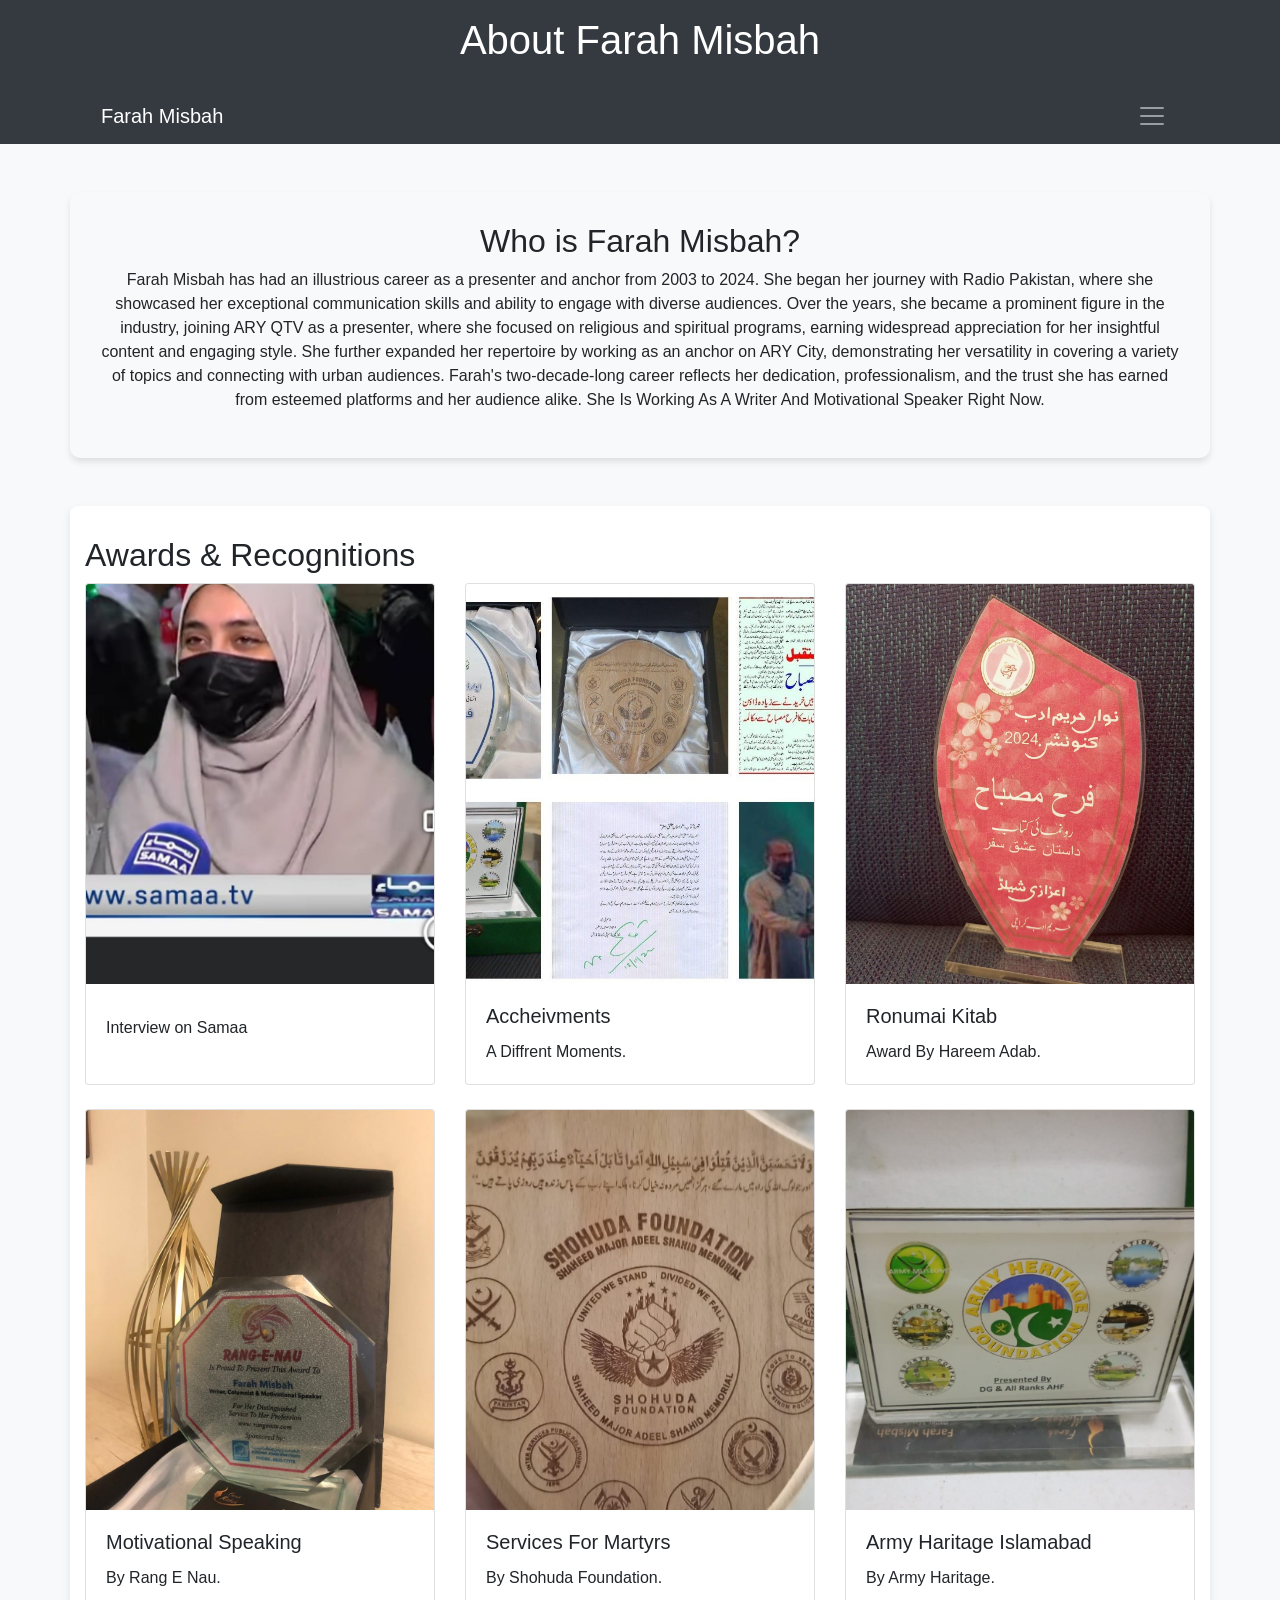
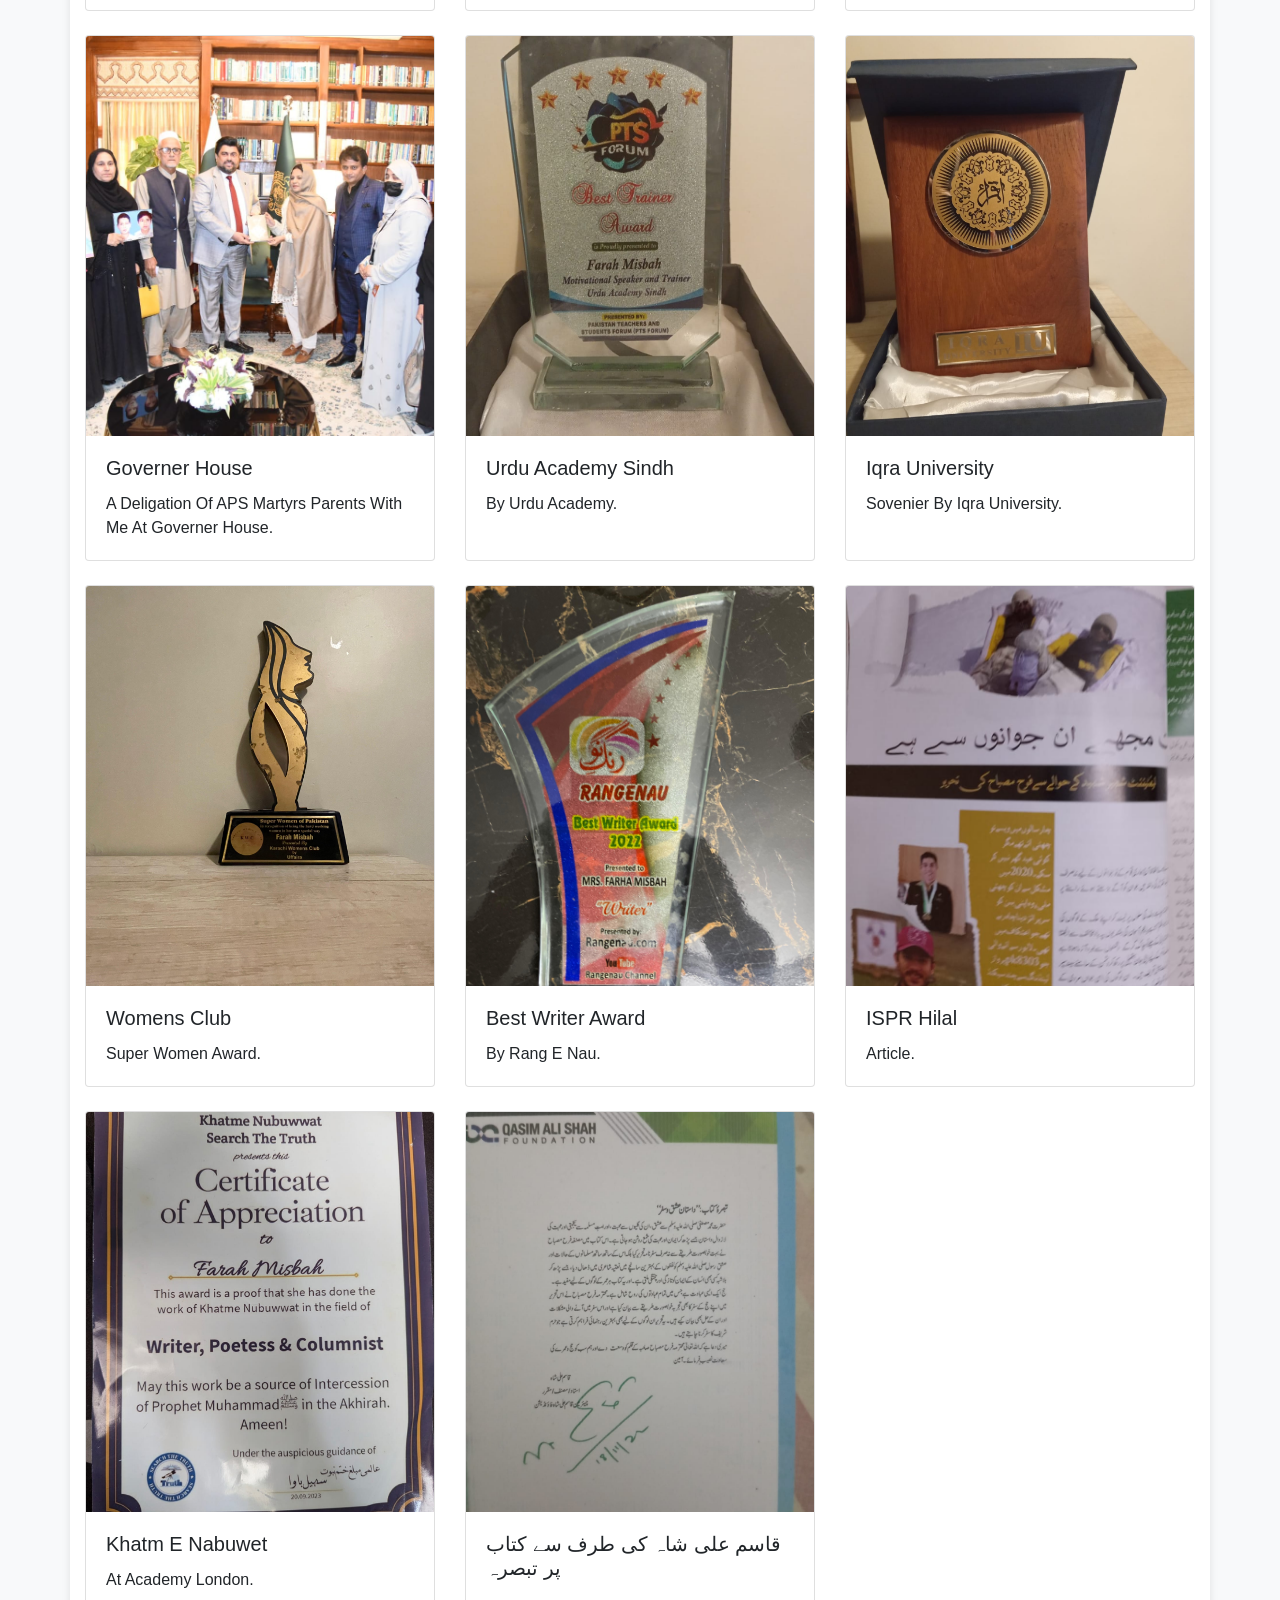
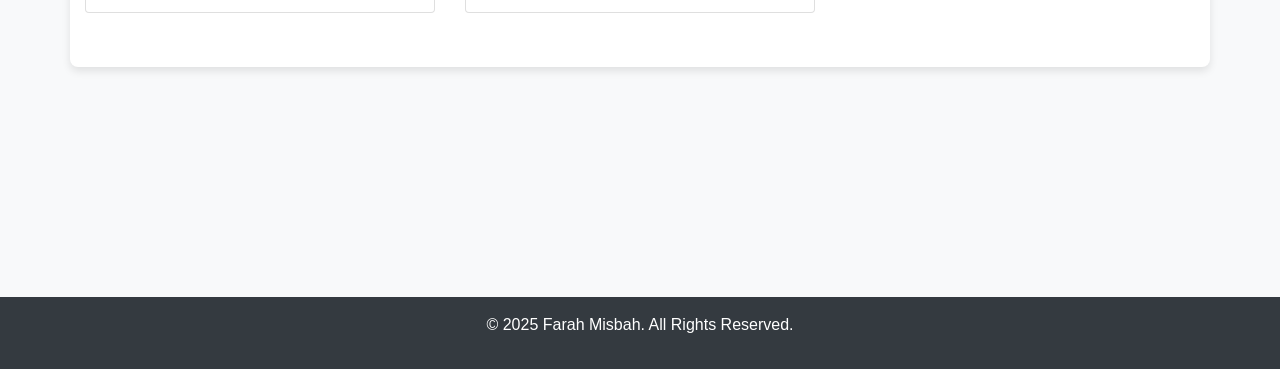
==== commit 1d53da5a: "first commit" ====
--- a/about.html
+++ b/about.html
@@ -38,6 +38,15 @@
         <div class="row">
             <div class="col-md-4 mb-4">
                 <div class="card">
+                    <img src="profile.png" class="card-img-top" alt="Award Image 1">
+                    <div class="card-body">
+                        <h5 class="card-title"></h5>
+                        <p class="card-text">Interview on Samaa</p>
+                    </div>
+                </div>
+            </div>
+            <div class="col-md-4 mb-4">
+                <div class="card">
                     <img src="img.png1.jpeg" class="card-img-top" alt="Award Image 1">
                     <div class="card-body">
                         <h5 class="card-title">Accheivments</h5>
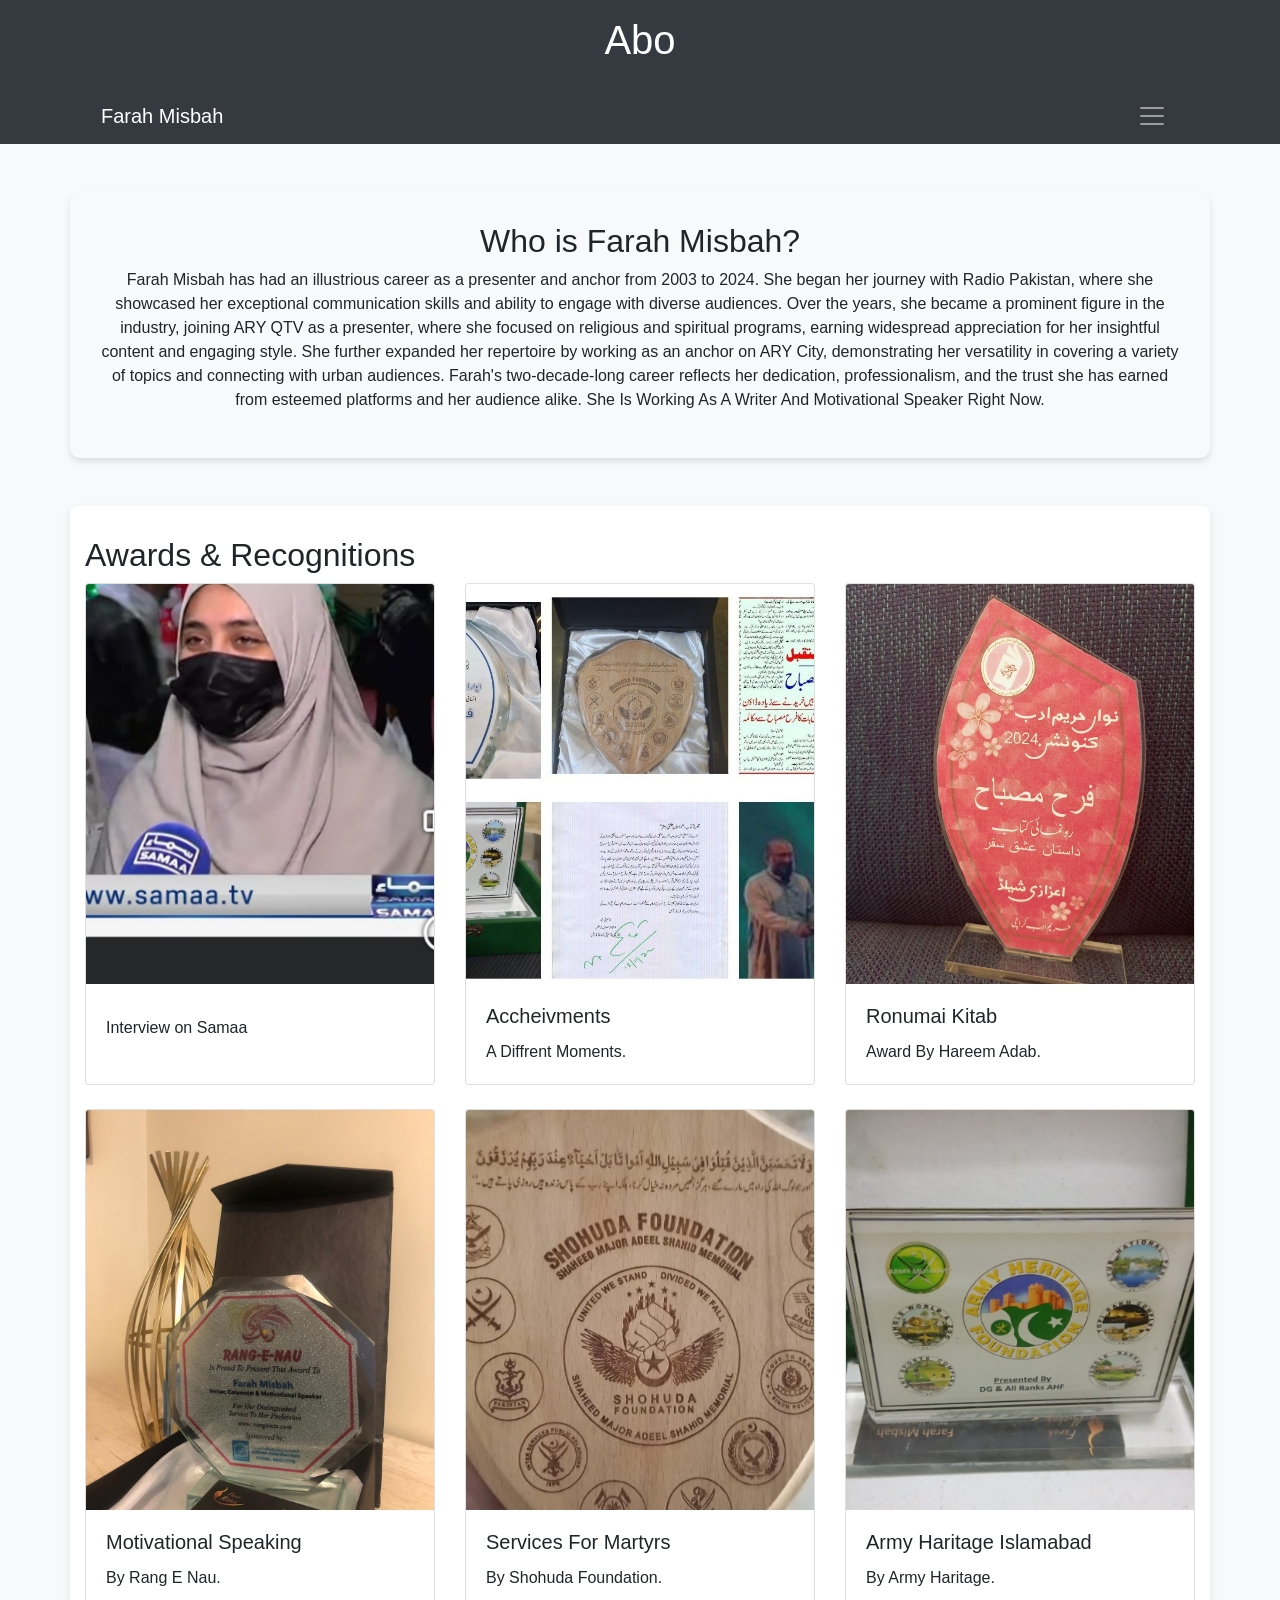
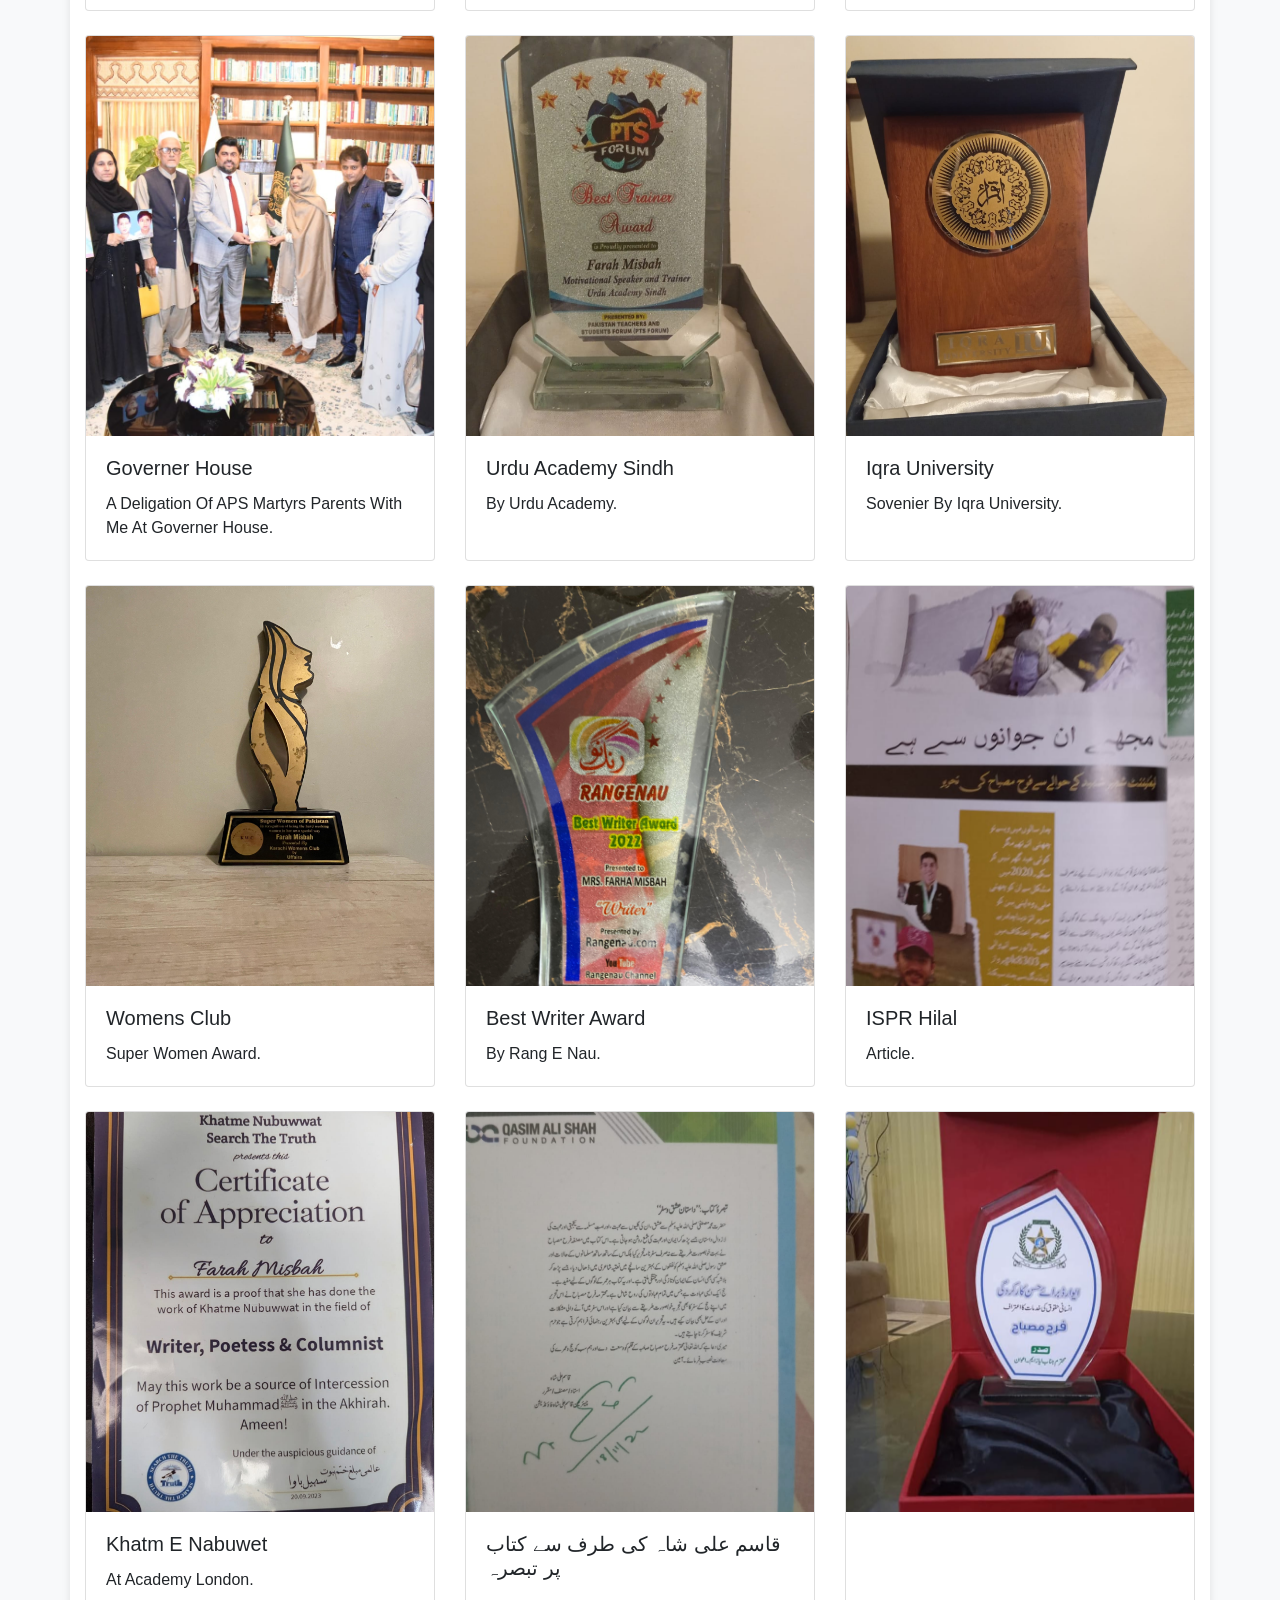
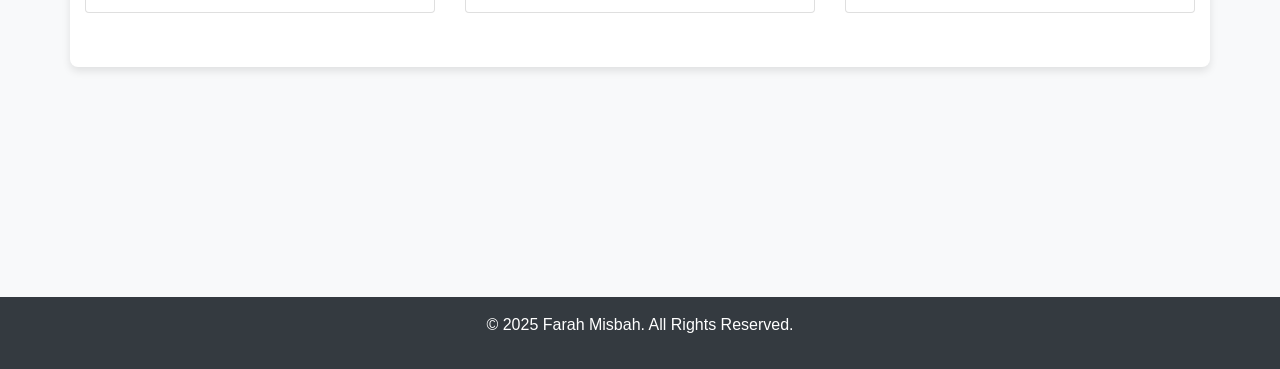
==== commit 09116685: "first commit" ====
--- a/about.html
+++ b/about.html
@@ -171,6 +171,12 @@
                     </div>
                 </div>
             </div>
+
+            <div class="col-md-4 mb-4">
+                <div class="card">
+                    <img src="img.png16.jpeg" class="card-img-top" alt="Award Image 6">
+                </div>
+            </div>
         </div>
     </section>
 
